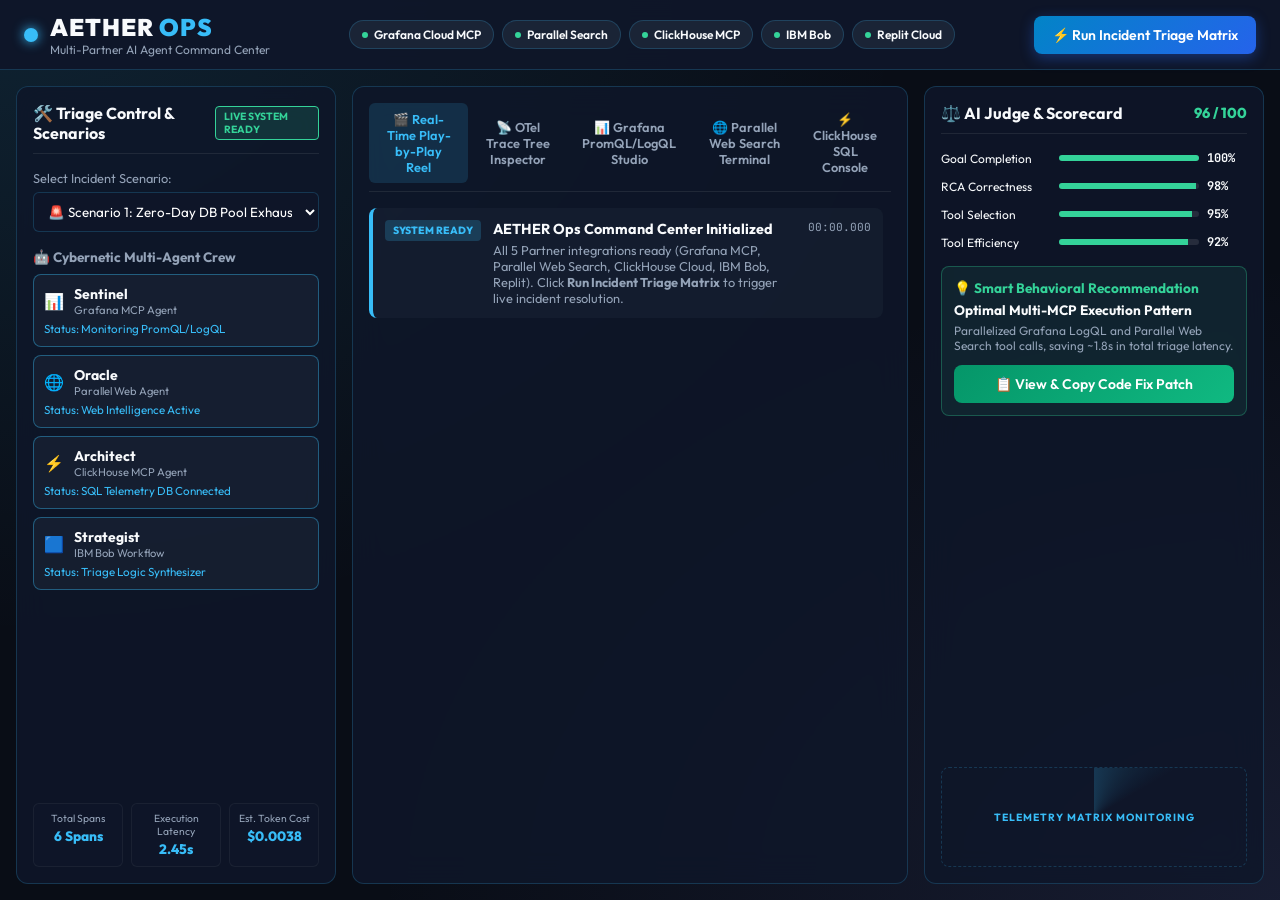
==== index.html @ 9c967960 "Initial commit: DIRECTOR'S CUT spec, architecture, design docs, implementation plan, and README" ====
<!DOCTYPE html>
<html lang="en">
<head>
  <meta charset="UTF-8">
  <meta name="viewport" content="width=device-width, initial-scale=1.0">
  <title>AETHER Ops — Autonomous Cybernetic Agent War Room</title>
  <link rel="preconnect" href="https://fonts.googleapis.com">
  <link rel="preconnect" href="https://fonts.gstatic.com" crossorigin>
  <link href="https://fonts.googleapis.com/css2?family=Outfit:wght@300;400;600;700;900&family=JetBrains+Mono:wght@400;600;800&display=swap" rel="stylesheet">
  <link rel="stylesheet" href="styles.css">
</head>
<body>

  <!-- TOP NAVIGATION HEADER -->
  <header class="app-header">
    <div class="logo-group">
      <div class="cyber-pulse"></div>
      <div class="logo-text">
        <span class="brand-title">AETHER <span class="highlight">OPS</span></span>
        <span class="brand-sub">Multi-Partner AI Agent Command Center</span>
      </div>
    </div>

    <!-- PARTNER BADGES -->
    <div class="partner-badges">
      <div class="badge grafana-badge" id="badge-grafana" title="Grafana Cloud MCP (PromQL, LogQL, Tempo, IRM)">
        <span class="badge-dot"></span> Grafana Cloud MCP
      </div>
      <div class="badge parallel-badge" id="badge-parallel" title="Parallel Web Search API">
        <span class="badge-dot"></span> Parallel Search
      </div>
      <div class="badge clickhouse-badge" id="badge-clickhouse" title="ClickHouse Cloud MCP">
        <span class="badge-dot"></span> ClickHouse MCP
      </div>
      <div class="badge ibm-badge" id="badge-ibm" title="IBM Bob Agent Workflow">
        <span class="badge-dot"></span> IBM Bob
      </div>
      <div class="badge replit-badge" id="badge-replit" title="Replit Cloud Host">
        <span class="badge-dot"></span> Replit Cloud
      </div>
    </div>

    <div class="header-actions">
      <button class="btn btn-primary" id="btn-run-scenario">
        <span class="btn-icon">⚡</span> Run Incident Triage Matrix
      </button>
    </div>
  </header>

  <!-- MAIN DASHBOARD CONTENT GRID -->
  <main class="dashboard-grid">

    <!-- LEFT COLUMN: CONTROL & SCENARIOS -->
    <section class="panel control-panel">
      <div class="panel-header">
        <h2>🛠️ Triage Control & Scenarios</h2>
        <span class="live-indicator">LIVE SYSTEM READY</span>
      </div>

      <div class="scenario-selector">
        <label for="scenario-select">Select Incident Scenario:</label>
        <select id="scenario-select">
          <option value="zero_day">🚨 Scenario 1: Zero-Day DB Pool Exhaustion (CVE-2026-1142)</option>
          <option value="latency_blackout">⚡ Scenario 2: Global API Latency Spike & Tempo Trace Triage</option>
          <option value="self_healing">🧠 Scenario 3: Self-Healing Multi-Agent Benchmarking Matrix</option>
        </select>
      </div>

      <!-- AGENT CREW STATUS CARDS -->
      <div class="crew-section">
        <h3>🤖 Cybernetic Multi-Agent Crew</h3>
        <div class="crew-grid">
          <div class="crew-card active" id="crew-sentinel">
            <div class="crew-header">
              <span class="crew-avatar">📊</span>
              <div>
                <div class="crew-name">Sentinel</div>
                <div class="crew-role">Grafana MCP Agent</div>
              </div>
            </div>
            <div class="crew-status">Status: <span class="status-text">Monitoring PromQL/LogQL</span></div>
          </div>

          <div class="crew-card active" id="crew-oracle">
            <div class="crew-header">
              <span class="crew-avatar">🌐</span>
              <div>
                <div class="crew-name">Oracle</div>
                <div class="crew-role">Parallel Web Agent</div>
              </div>
            </div>
            <div class="crew-status">Status: <span class="status-text">Web Intelligence Active</span></div>
          </div>

          <div class="crew-card active" id="crew-architect">
            <div class="crew-header">
              <span class="crew-avatar">⚡</span>
              <div>
                <div class="crew-name">Architect</div>
                <div class="crew-role">ClickHouse MCP Agent</div>
              </div>
            </div>
            <div class="crew-status">Status: <span class="status-text">SQL Telemetry DB Connected</span></div>
          </div>

          <div class="crew-card active" id="crew-strategist">
            <div class="crew-header">
              <span class="crew-avatar">🟦</span>
              <div>
                <div class="crew-name">Strategist</div>
                <div class="crew-role">IBM Bob Workflow</div>
              </div>
            </div>
            <div class="crew-status">Status: <span class="status-text">Triage Logic Synthesizer</span></div>
          </div>
        </div>
      </div>

      <!-- METRICS SUMMARY COUNTERS -->
      <div class="metrics-counters">
        <div class="counter-box">
          <span class="counter-label">Total Spans</span>
          <span class="counter-value" id="val-spans">6 Spans</span>
        </div>
        <div class="counter-box">
          <span class="counter-label">Execution Latency</span>
          <span class="counter-value" id="val-latency">2.45s</span>
        </div>
        <div class="counter-box">
          <span class="counter-label">Est. Token Cost</span>
          <span class="counter-value" id="val-cost">$0.0038</span>
        </div>
      </div>
    </section>

    <!-- CENTER COLUMN: WORKFLOW REEL & OTEL TRACE INSPECTOR -->
    <section class="panel main-panel">
      <!-- TABS HEADER -->
      <div class="tab-header">
        <button class="tab-btn active" data-tab="tab-reel">🎬 Real-Time Play-by-Play Reel</button>
        <button class="tab-btn" data-tab="tab-otel">📡 OTel Trace Tree Inspector</button>
        <button class="tab-btn" data-tab="tab-grafana">📊 Grafana PromQL/LogQL Studio</button>
        <button class="tab-btn" data-tab="tab-parallel">🌐 Parallel Web Search Terminal</button>
        <button class="tab-btn" data-tab="tab-clickhouse">⚡ ClickHouse SQL Console</button>
      </div>

      <!-- TAB 1: WORKFLOW PLAY-BY-PLAY REEL -->
      <div class="tab-content active" id="tab-reel">
        <div class="reel-feed" id="reel-feed">
          <div class="feed-step">
            <div class="step-badge step-init">SYSTEM READY</div>
            <div class="step-body">
              <div class="step-title">AETHER Ops Command Center Initialized</div>
              <div class="step-desc">All 5 Partner integrations ready (Grafana MCP, Parallel Web Search, ClickHouse Cloud, IBM Bob, Replit). Click <strong>Run Incident Triage Matrix</strong> to trigger live incident resolution.</div>
            </div>
            <div class="step-time">00:00.000</div>
          </div>
        </div>
      </div>

      <!-- TAB 2: OPENTELEMETRY TRACE TREE INSPECTOR -->
      <div class="tab-content" id="tab-otel">
        <div class="otel-container">
          <div class="otel-header">
            <h3>OpenTelemetry (OTel) Native Trace Tree</h3>
            <span class="otel-subtitle">Framework-agnostic span visualizer</span>
          </div>
          <div class="otel-tree" id="otel-tree">
            <!-- Rendered dynamically by app.js -->
          </div>
        </div>
      </div>

      <!-- TAB 3: GRAFANA STUDIO -->
      <div class="tab-content" id="tab-grafana">
        <div class="studio-box">
          <h3>📊 Grafana Cloud MCP Studio (PromQL & LogQL)</h3>
          <div class="query-row">
            <input type="text" id="input-grafana-promql" value='rate(http_requests_total{status="500"}[5m])' placeholder="Enter PromQL Query">
            <button class="btn btn-secondary" id="btn-run-promql">Execute PromQL</button>
          </div>
          <div class="query-row">
            <input type="text" id="input-grafana-logql" value='{app="payment-gateway"} |= "ConnectionRefusedError"' placeholder="Enter Loki LogQL Query">
            <button class="btn btn-secondary" id="btn-run-logql">Execute LogQL</button>
          </div>
          <div class="query-output" id="output-grafana">
            <pre>Click "Execute PromQL" or "Execute LogQL" to query Grafana Cloud MCP...</pre>
          </div>
        </div>
      </div>

      <!-- TAB 4: PARALLEL WEB SEARCH TERMINAL -->
      <div class="tab-content" id="tab-parallel">
        <div class="studio-box">
          <h3>🌐 Parallel Real-Time Web Search & Extraction Terminal</h3>
          <div class="query-row">
            <input type="text" id="input-parallel-query" value='ConnectionPoolExhausted CVE-2026-1142 fix patch' placeholder="Enter Search Query">
            <button class="btn btn-secondary" id="btn-run-parallel">Search Open Web</button>
          </div>
          <div class="query-output" id="output-parallel">
            <pre>Click "Search Open Web" to execute live Parallel Web Search API query...</pre>
          </div>
        </div>
      </div>

      <!-- TAB 5: CLICKHOUSE SQL CONSOLE -->
      <div class="tab-content" id="tab-clickhouse">
        <div class="studio-box">
          <h3>⚡ ClickHouse Cloud MCP SQL Analytics Console</h3>
          <div class="query-row">
            <input type="text" id="input-clickhouse-sql" value='SELECT run_id, agent_name, status, token_cost_usd, latency_ms FROM agent_telemetry_logs ORDER BY run_id DESC LIMIT 5' placeholder="Enter SQL Query">
            <button class="btn btn-secondary" id="btn-run-clickhouse">Run SQL Analytics</button>
          </div>
          <div class="query-output" id="output-clickhouse">
            <pre>Click "Run SQL Analytics" to query ClickHouse analytical database...</pre>
          </div>
        </div>
      </div>
    </section>

    <!-- RIGHT COLUMN: AI JUDGE SCORECARD & CODE PATCH -->
    <section class="panel right-panel">
      <div class="panel-header">
        <h2>⚖️ AI Judge & Scorecard</h2>
        <span class="score-badge" id="score-total">96 / 100</span>
      </div>

      <!-- SCORECARD METRICS -->
      <div class="scorecard-body">
        <div class="score-item">
          <span>Goal Completion</span>
          <div class="progress-bar"><div class="progress-fill" style="width: 100%;"></div></div>
          <span class="score-val" id="score-goal">100%</span>
        </div>
        <div class="score-item">
          <span>RCA Correctness</span>
          <div class="progress-bar"><div class="progress-fill" style="width: 98%;"></div></div>
          <span class="score-val" id="score-correctness">98%</span>
        </div>
        <div class="score-item">
          <span>Tool Selection</span>
          <div class="progress-bar"><div class="progress-fill" style="width: 95%;"></div></div>
          <span class="score-val" id="score-tool-select">95%</span>
        </div>
        <div class="score-item">
          <span>Tool Efficiency</span>
          <div class="progress-bar"><div class="progress-fill" style="width: 92%;"></div></div>
          <span class="score-val" id="score-efficiency">92%</span>
        </div>
      </div>

      <!-- RECOMMENDATION & PATCH ENGINE -->
      <div class="recommendation-card">
        <h3>💡 Smart Behavioral Recommendation</h3>
        <div class="rec-title" id="rec-title">Optimal Multi-MCP Execution Pattern</div>
        <p class="rec-desc" id="rec-desc">Parallelized Grafana LogQL and Parallel Web Search tool calls, saving ~1.8s in total triage latency.</p>
        <button class="btn btn-patch" id="btn-open-patch">📋 View & Copy Code Fix Patch</button>
      </div>

      <!-- LIVE RADAR DECORATION -->
      <div class="radar-box">
        <div class="radar-sweep"></div>
        <div class="radar-text">TELEMETRY MATRIX MONITORING</div>
      </div>
    </section>

  </main>

  <!-- CODE PATCH MODAL -->
  <div class="modal-overlay" id="modal-patch">
    <div class="modal-box">
      <div class="modal-header">
        <h3>🛠️ Actionable Python ADK Code Fix Patch</h3>
        <button class="close-btn" id="btn-close-patch">&times;</button>
      </div>
      <div class="modal-body">
        <pre><code id="code-patch-text"># Loading code patch...</code></pre>
      </div>
      <div class="modal-footer">
        <button class="btn btn-primary" id="btn-copy-patch">📋 Copy Patch Code</button>
      </div>
    </div>
  </div>

  <script src="app.js"></script>
</body>
</html>
---- styles.css ----
:root {
  --bg-dark: #090d16;
  --panel-bg: rgba(15, 23, 42, 0.85);
  --border-color: rgba(56, 189, 248, 0.2);
  --text-main: #f8fafc;
  --text-muted: #94a3b8;
  
  --cyan-glow: #38bdf8;
  --emerald-glow: #34d399;
  --indigo-glow: #818cf8;
  --amber-glow: #fbbf24;
  --rose-glow: #f43f5e;
  
  --font-main: 'Outfit', sans-serif;
  --font-code: 'JetBrains Mono', monospace;
}

* {
  box-sizing: border-box;
  margin: 0;
  padding: 0;
}

body {
  background-color: var(--bg-dark);
  background-image: 
    radial-gradient(at 0% 0%, rgba(56, 189, 248, 0.12) 0px, transparent 50%),
    radial-gradient(at 100% 100%, rgba(129, 140, 248, 0.12) 0px, transparent 50%);
  color: var(--text-main);
  font-family: var(--font-main);
  min-height: 100vh;
  display: flex;
  flex-direction: column;
  overflow-x: hidden;
}

/* HEADER STYLING */
.app-header {
  height: 70px;
  padding: 0 24px;
  background: rgba(15, 23, 42, 0.95);
  border-bottom: 1px solid var(--border-color);
  backdrop-filter: blur(12px);
  display: flex;
  align-items: center;
  justify-content: space-between;
  position: sticky;
  top: 0;
  z-index: 100;
}

.logo-group {
  display: flex;
  align-items: center;
  gap: 12px;
}

.cyber-pulse {
  width: 14px;
  height: 14px;
  border-radius: 50%;
  background: var(--cyan-glow);
  box-shadow: 0 0 12px var(--cyan-glow);
  animation: pulse 2s infinite;
}

@keyframes pulse {
  0% { transform: scale(0.95); box-shadow: 0 0 0 0 rgba(56, 189, 248, 0.7); }
  70% { transform: scale(1.1); box-shadow: 0 0 0 10px rgba(56, 189, 248, 0); }
  100% { transform: scale(0.95); box-shadow: 0 0 0 0 rgba(56, 189, 248, 0); }
}

.brand-title {
  font-size: 1.5rem;
  font-weight: 900;
  letter-spacing: 1px;
}

.brand-title .highlight {
  color: var(--cyan-glow);
}

.brand-sub {
  display: block;
  font-size: 0.75rem;
  color: var(--text-muted);
}

.partner-badges {
  display: flex;
  gap: 8px;
}

.badge {
  display: flex;
  align-items: center;
  gap: 6px;
  padding: 6px 12px;
  border-radius: 20px;
  font-size: 0.75rem;
  font-weight: 600;
  background: rgba(30, 41, 59, 0.8);
  border: 1px solid var(--border-color);
}

.badge-dot {
  width: 6px;
  height: 6px;
  border-radius: 50%;
  background: var(--emerald-glow);
}

/* BUTTONS */
.btn {
  padding: 10px 18px;
  border-radius: 8px;
  font-family: var(--font-main);
  font-size: 0.875rem;
  font-weight: 600;
  cursor: pointer;
  border: none;
  transition: all 0.2s ease;
}

.btn-primary {
  background: linear-gradient(135deg, #0284c7, #2563eb);
  color: #fff;
  box-shadow: 0 4px 14px rgba(37, 99, 235, 0.4);
}

.btn-primary:hover {
  transform: translateY(-2px);
  box-shadow: 0 6px 20px rgba(37, 99, 235, 0.6);
}

.btn-secondary {
  background: rgba(30, 41, 59, 0.9);
  color: var(--cyan-glow);
  border: 1px solid var(--border-color);
}

.btn-secondary:hover {
  background: rgba(56, 189, 248, 0.15);
}

.btn-patch {
  width: 100%;
  background: linear-gradient(135deg, #059669, #10b981);
  color: #fff;
  margin-top: 12px;
}

/* MAIN GRID LAYOUT */
.dashboard-grid {
  display: grid;
  grid-template-columns: 320px 1fr 340px;
  gap: 16px;
  padding: 16px;
  flex: 1;
}

.panel {
  background: var(--panel-bg);
  border: 1px solid var(--border-color);
  border-radius: 12px;
  padding: 16px;
  backdrop-filter: blur(16px);
  display: flex;
  flex-direction: column;
  gap: 16px;
}

.panel-header {
  display: flex;
  justify-content: space-between;
  align-items: center;
  border-bottom: 1px solid rgba(255, 255, 255, 0.08);
  padding-bottom: 10px;
}

.panel-header h2 {
  font-size: 1rem;
  font-weight: 700;
}

.live-indicator {
  font-size: 0.65rem;
  padding: 3px 8px;
  border-radius: 4px;
  background: rgba(52, 211, 153, 0.15);
  color: var(--emerald-glow);
  border: 1px solid var(--emerald-glow);
  font-weight: 700;
}

/* CONTROL PANEL */
.scenario-selector {
  display: flex;
  flex-direction: column;
  gap: 6px;
}

.scenario-selector label {
  font-size: 0.8rem;
  color: var(--text-muted);
}

.scenario-selector select {
  padding: 10px;
  border-radius: 6px;
  background: rgba(15, 23, 42, 0.9);
  color: #fff;
  border: 1px solid var(--border-color);
  font-family: var(--font-main);
  outline: none;
}

.crew-section h3 {
  font-size: 0.85rem;
  color: var(--text-muted);
  margin-bottom: 8px;
}

.crew-grid {
  display: flex;
  flex-direction: column;
  gap: 8px;
}

.crew-card {
  padding: 10px;
  border-radius: 8px;
  background: rgba(30, 41, 59, 0.5);
  border: 1px solid rgba(255, 255, 255, 0.05);
}

.crew-card.active {
  border-color: rgba(56, 189, 248, 0.4);
}

.crew-header {
  display: flex;
  align-items: center;
  gap: 10px;
}

.crew-name {
  font-size: 0.875rem;
  font-weight: 700;
}

.crew-role {
  font-size: 0.7rem;
  color: var(--text-muted);
}

.crew-status {
  font-size: 0.725rem;
  margin-top: 4px;
  color: var(--cyan-glow);
}

.metrics-counters {
  display: grid;
  grid-template-columns: repeat(3, 1fr);
  gap: 8px;
  margin-top: auto;
}

.counter-box {
  background: rgba(15, 23, 42, 0.8);
  padding: 8px;
  border-radius: 6px;
  border: 1px solid rgba(255, 255, 255, 0.05);
  text-align: center;
}

.counter-label {
  display: block;
  font-size: 0.65rem;
  color: var(--text-muted);
}

.counter-value {
  font-size: 0.85rem;
  font-weight: 800;
  color: var(--cyan-glow);
}

/* MAIN CONTENT TABS */
.tab-header {
  display: flex;
  gap: 4px;
  border-bottom: 1px solid rgba(255, 255, 255, 0.08);
  padding-bottom: 8px;
}

.tab-btn {
  padding: 8px 14px;
  border-radius: 6px;
  background: transparent;
  color: var(--text-muted);
  border: none;
  font-family: var(--font-main);
  font-size: 0.8rem;
  font-weight: 600;
  cursor: pointer;
}

.tab-btn.active {
  background: rgba(56, 189, 248, 0.15);
  color: var(--cyan-glow);
}

.tab-content {
  display: none;
  flex: 1;
  overflow-y: auto;
}

.tab-content.active {
  display: flex;
  flex-direction: column;
}

/* REEL FEED */
.reel-feed {
  display: flex;
  flex-direction: column;
  gap: 12px;
  padding-right: 8px;
}

.feed-step {
  display: flex;
  gap: 12px;
  padding: 12px;
  background: rgba(30, 41, 59, 0.4);
  border-radius: 8px;
  border-left: 4px solid var(--cyan-glow);
}

.step-badge {
  font-size: 0.65rem;
  font-weight: 800;
  padding: 4px 8px;
  border-radius: 4px;
  height: fit-content;

  background: rgba(56, 189, 248, 0.2);
  color: var(--cyan-glow);
}

.step-body {
  flex: 1;
}

.step-title {
  font-size: 0.9rem;
  font-weight: 700;
}

.step-desc {
  font-size: 0.8rem;
  color: var(--text-muted);
  margin-top: 4px;
}

.step-time {
  font-size: 0.7rem;
  font-family: var(--font-code);
  color: var(--text-muted);
}

/* OTEL TREE */
.otel-tree {
  display: flex;
  flex-direction: column;
  gap: 8px;
  font-family: var(--font-code);
  font-size: 0.8rem;
}

.tree-node {
  padding: 10px;
  border-radius: 6px;
  background: rgba(15, 23, 42, 0.7);
  border: 1px solid rgba(255, 255, 255, 0.05);
}

.tree-node.depth-1 { margin-left: 20px; border-left: 3px solid var(--indigo-glow); }
.tree-node.depth-2 { margin-left: 40px; border-left: 3px solid var(--cyan-glow); }

/* STUDIO BOXES */
.studio-box {
  display: flex;
  flex-direction: column;
  gap: 12px;
  flex: 1;
}

.query-row {
  display: flex;
  gap: 8px;
}

.query-row input {
  flex: 1;
  padding: 10px;
  border-radius: 6px;
  background: rgba(15, 23, 42, 0.9);
  color: #fff;
  border: 1px solid var(--border-color);
  font-family: var(--font-code);
}

.query-output pre {
  background: #020617;
  padding: 14px;
  border-radius: 6px;
  color: var(--emerald-glow);
  font-family: var(--font-code);
  font-size: 0.8rem;
  overflow-x: auto;
  min-height: 200px;
}

/* RIGHT PANEL & AI JUDGE */
.score-badge {
  font-size: 0.9rem;
  font-weight: 800;
  color: var(--emerald-glow);
}

.scorecard-body {
  display: flex;
  flex-direction: column;
  gap: 12px;
}

.score-item {
  display: grid;
  grid-template-columns: 110px 1fr 40px;
  align-items: center;
  gap: 8px;
  font-size: 0.75rem;
}

.progress-bar {
  height: 6px;
  border-radius: 3px;
  background: rgba(255, 255, 255, 0.1);
  overflow: hidden;
}

.progress-fill {
  height: 100%;
  background: var(--emerald-glow);
}

.score-val {
  font-family: var(--font-code);
  font-weight: 700;
}

.recommendation-card {
  background: rgba(52, 211, 153, 0.08);
  border: 1px solid rgba(52, 211, 153, 0.3);
  padding: 12px;
  border-radius: 8px;
}

.recommendation-card h3 {
  font-size: 0.85rem;
  color: var(--emerald-glow);
}

.rec-title {
  font-size: 0.85rem;
  font-weight: 700;
  margin-top: 4px;
}

.rec-desc {
  font-size: 0.75rem;
  color: var(--text-muted);
  margin-top: 4px;
}

.radar-box {
  margin-top: auto;
  height: 100px;
  border-radius: 8px;
  border: 1px dashed var(--border-color);
  position: relative;
  overflow: hidden;
  display: flex;
  align-items: center;
  justify-content: center;
}

.radar-sweep {
  position: absolute;
  width: 100%;
  height: 100%;
  background: conic-gradient(from 0deg, rgba(56, 189, 248, 0.2), transparent 60deg);
  animation: spin 4s linear infinite;
}

@keyframes spin {
  100% { transform: rotate(360deg); }
}

.radar-text {
  font-size: 0.65rem;
  font-weight: 700;
  letter-spacing: 1px;
  color: var(--cyan-glow);
  z-index: 1;
}

/* MODAL */
.modal-overlay {
  display: none;
  position: fixed;
  top: 0;
  left: 0;
  width: 100vw;
  height: 100vh;
  background: rgba(0, 0, 0, 0.8);
  backdrop-filter: blur(8px);
  z-index: 200;
  align-items: center;
  justify-content: center;
}

.modal-overlay.active {
  display: flex;
}

.modal-box {
  background: #0f172a;
  border: 1px solid var(--border-color);
  width: 600px;
  max-width: 90%;
  border-radius: 12px;
  padding: 20px;
}

.modal-header {
  display: flex;
  justify-content: space-between;
  align-items: center;
}

.close-btn {
  background: transparent;
  border: none;
  color: #fff;
  font-size: 1.5rem;
  cursor: pointer;
}

.modal-body pre {
  margin-top: 14px;
  background: #020617;
  padding: 14px;
  border-radius: 6px;
  color: var(--emerald-glow);
  font-family: var(--font-code);
  font-size: 0.8rem;
  max-height: 300px;
  overflow-y: auto;
}
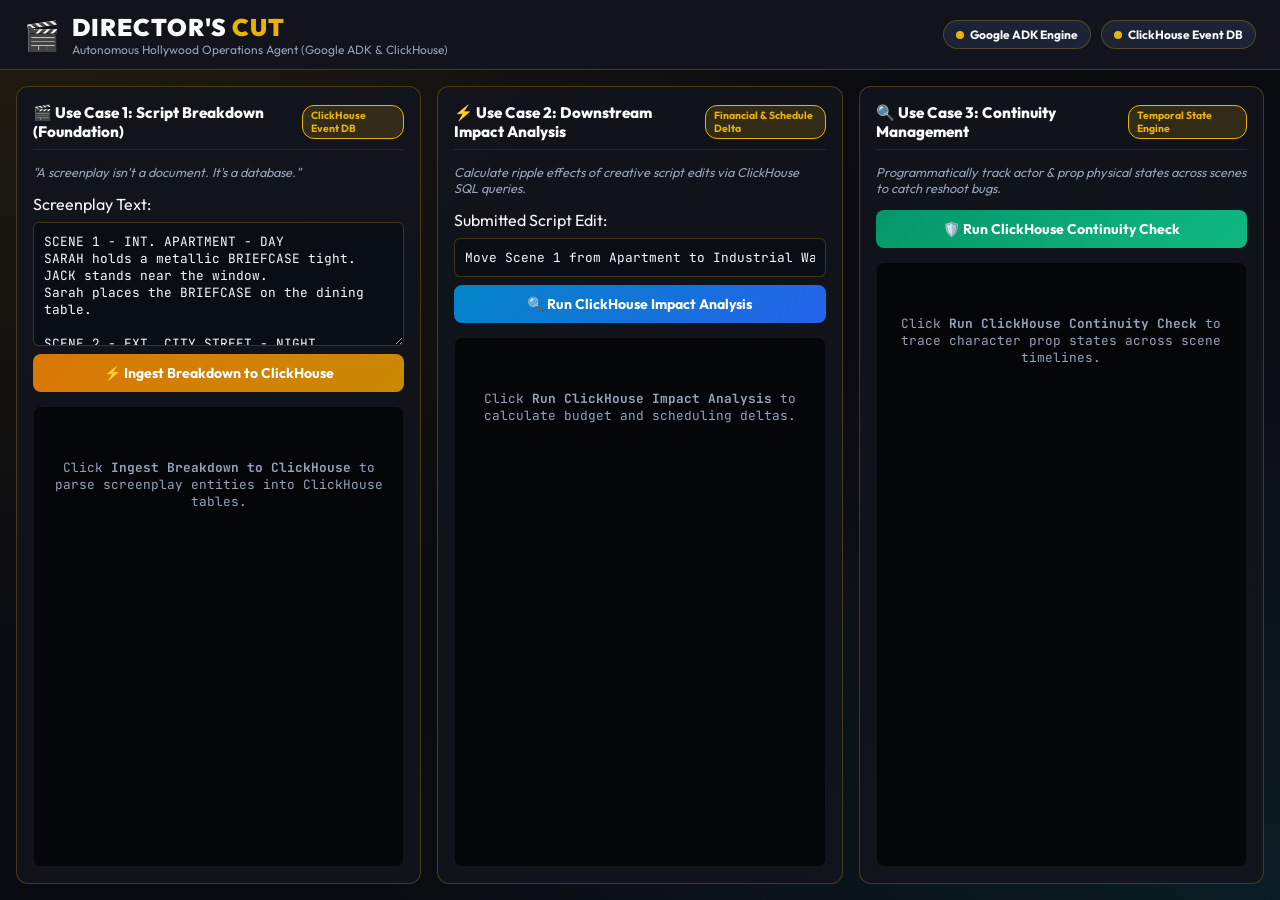
==== commit 92dcb968: "Refactored codebase to clean DIRECTOR'S CUT spec: 3 core use cases with ClickHouse & Google ADK" ====
--- a/index.html
+++ b/index.html
@@ -3,7 +3,7 @@
 <head>
   <meta charset="UTF-8">
   <meta name="viewport" content="width=device-width, initial-scale=1.0">
-  <title>AETHER Ops — Autonomous Cybernetic Agent War Room</title>
+  <title>DIRECTOR'S CUT — Autonomous Hollywood Operations Agent</title>
   <link rel="preconnect" href="https://fonts.googleapis.com">
   <link rel="preconnect" href="https://fonts.gstatic.com" crossorigin>
   <link href="https://fonts.googleapis.com/css2?family=Outfit:wght@300;400;600;700;900&family=JetBrains+Mono:wght@400;600;800&display=swap" rel="stylesheet">
@@ -11,277 +11,95 @@
 </head>
 <body>
 
-  <!-- TOP NAVIGATION HEADER -->
+  <!-- TOP HEADER -->
   <header class="app-header">
     <div class="logo-group">
-      <div class="cyber-pulse"></div>
+      <div class="clapper-icon">🎬</div>
       <div class="logo-text">
-        <span class="brand-title">AETHER <span class="highlight">OPS</span></span>
-        <span class="brand-sub">Multi-Partner AI Agent Command Center</span>
+        <span class="brand-title">DIRECTOR'S <span class="highlight">CUT</span></span>
+        <span class="brand-sub">Autonomous Hollywood Operations Agent (Google ADK & ClickHouse)</span>
       </div>
     </div>
 
-    <!-- PARTNER BADGES -->
-    <div class="partner-badges">
-      <div class="badge grafana-badge" id="badge-grafana" title="Grafana Cloud MCP (PromQL, LogQL, Tempo, IRM)">
-        <span class="badge-dot"></span> Grafana Cloud MCP
+    <div class="header-badges">
+      <div class="badge adk-badge">
+        <span class="badge-dot"></span> Google ADK Engine
       </div>
-      <div class="badge parallel-badge" id="badge-parallel" title="Parallel Web Search API">
-        <span class="badge-dot"></span> Parallel Search
+      <div class="badge clickhouse-badge">
+        <span class="badge-dot"></span> ClickHouse Event DB
       </div>
-      <div class="badge clickhouse-badge" id="badge-clickhouse" title="ClickHouse Cloud MCP">
-        <span class="badge-dot"></span> ClickHouse MCP
-      </div>
-      <div class="badge ibm-badge" id="badge-ibm" title="IBM Bob Agent Workflow">
-        <span class="badge-dot"></span> IBM Bob
-      </div>
-      <div class="badge replit-badge" id="badge-replit" title="Replit Cloud Host">
-        <span class="badge-dot"></span> Replit Cloud
-      </div>
-    </div>
-
-    <div class="header-actions">
-      <button class="btn btn-primary" id="btn-run-scenario">
-        <span class="btn-icon">⚡</span> Run Incident Triage Matrix
-      </button>
     </div>
   </header>
 
-  <!-- MAIN DASHBOARD CONTENT GRID -->
+  <!-- MAIN USE CASE PIPELINE GRID -->
   <main class="dashboard-grid">
 
-    <!-- LEFT COLUMN: CONTROL & SCENARIOS -->
-    <section class="panel control-panel">
+    <!-- LEFT COLUMN: USE CASE 1 - SCRIPT BREAKDOWN -->
+    <section class="panel breakdown-panel">
       <div class="panel-header">
-        <h2>🛠️ Triage Control & Scenarios</h2>
-        <span class="live-indicator">LIVE SYSTEM READY</span>
+        <h2>🎬 Use Case 1: Script Breakdown (Foundation)</h2>
+        <span class="pill-tag">ClickHouse Event DB</span>
+      </div>
+      <p class="panel-tagline">"A screenplay isn't a document. It's a database."</p>
+
+      <div class="script-input-box">
+        <label for="script-text">Screenplay Text:</label>
+        <textarea id="script-text" rows="6" placeholder="Paste script or use sample screenplay...">SCENE 1 - INT. APARTMENT - DAY
+SARAH holds a metallic BRIEFCASE tight.
+JACK stands near the window.
+Sarah places the BRIEFCASE on the dining table.
+
+SCENE 2 - EXT. CITY STREET - NIGHT
+Sarah walks briskly under an umbrella past a BLACK SEDAN.
+
+SCENE 3 - INT. WAREHOUSE - NIGHT
+SARAH enters holding the metallic BRIEFCASE. MARCUS waits in shadows. Sarah sets BRIEFCASE on steel container.</textarea>
+        <button class="btn btn-primary" id="btn-run-breakdown">⚡ Ingest Breakdown to ClickHouse</button>
       </div>
 
-      <div class="scenario-selector">
-        <label for="scenario-select">Select Incident Scenario:</label>
-        <select id="scenario-select">
-          <option value="zero_day">🚨 Scenario 1: Zero-Day DB Pool Exhaustion (CVE-2026-1142)</option>
-          <option value="latency_blackout">⚡ Scenario 2: Global API Latency Spike & Tempo Trace Triage</option>
-          <option value="self_healing">🧠 Scenario 3: Self-Healing Multi-Agent Benchmarking Matrix</option>
-        </select>
-      </div>
-
-      <!-- AGENT CREW STATUS CARDS -->
-      <div class="crew-section">
-        <h3>🤖 Cybernetic Multi-Agent Crew</h3>
-        <div class="crew-grid">
-          <div class="crew-card active" id="crew-sentinel">
-            <div class="crew-header">
-              <span class="crew-avatar">📊</span>
-              <div>
-                <div class="crew-name">Sentinel</div>
-                <div class="crew-role">Grafana MCP Agent</div>
-              </div>
-            </div>
-            <div class="crew-status">Status: <span class="status-text">Monitoring PromQL/LogQL</span></div>
-          </div>
-
-          <div class="crew-card active" id="crew-oracle">
-            <div class="crew-header">
-              <span class="crew-avatar">🌐</span>
-              <div>
-                <div class="crew-name">Oracle</div>
-                <div class="crew-role">Parallel Web Agent</div>
-              </div>
-            </div>
-            <div class="crew-status">Status: <span class="status-text">Web Intelligence Active</span></div>
-          </div>
-
-          <div class="crew-card active" id="crew-architect">
-            <div class="crew-header">
-              <span class="crew-avatar">⚡</span>
-              <div>
-                <div class="crew-name">Architect</div>
-                <div class="crew-role">ClickHouse MCP Agent</div>
-              </div>
-            </div>
-            <div class="crew-status">Status: <span class="status-text">SQL Telemetry DB Connected</span></div>
-          </div>
-
-          <div class="crew-card active" id="crew-strategist">
-            <div class="crew-header">
-              <span class="crew-avatar">🟦</span>
-              <div>
-                <div class="crew-name">Strategist</div>
-                <div class="crew-role">IBM Bob Workflow</div>
-              </div>
-            </div>
-            <div class="crew-status">Status: <span class="status-text">Triage Logic Synthesizer</span></div>
-          </div>
-        </div>
-      </div>
-
-      <!-- METRICS SUMMARY COUNTERS -->
-      <div class="metrics-counters">
-        <div class="counter-box">
-          <span class="counter-label">Total Spans</span>
-          <span class="counter-value" id="val-spans">6 Spans</span>
-        </div>
-        <div class="counter-box">
-          <span class="counter-label">Execution Latency</span>
-          <span class="counter-value" id="val-latency">2.45s</span>
-        </div>
-        <div class="counter-box">
-          <span class="counter-label">Est. Token Cost</span>
-          <span class="counter-value" id="val-cost">$0.0038</span>
-        </div>
+      <div class="breakdown-output" id="breakdown-output">
+        <div class="placeholder-msg">Click <strong>Ingest Breakdown to ClickHouse</strong> to parse screenplay entities into ClickHouse tables.</div>
       </div>
     </section>
 
-    <!-- CENTER COLUMN: WORKFLOW REEL & OTEL TRACE INSPECTOR -->
-    <section class="panel main-panel">
-      <!-- TABS HEADER -->
-      <div class="tab-header">
-        <button class="tab-btn active" data-tab="tab-reel">🎬 Real-Time Play-by-Play Reel</button>
-        <button class="tab-btn" data-tab="tab-otel">📡 OTel Trace Tree Inspector</button>
-        <button class="tab-btn" data-tab="tab-grafana">📊 Grafana PromQL/LogQL Studio</button>
-        <button class="tab-btn" data-tab="tab-parallel">🌐 Parallel Web Search Terminal</button>
-        <button class="tab-btn" data-tab="tab-clickhouse">⚡ ClickHouse SQL Console</button>
+    <!-- CENTER COLUMN: USE CASE 2 - DOWNSTREAM IMPACT ANALYSIS -->
+    <section class="panel impact-panel">
+      <div class="panel-header">
+        <h2>⚡ Use Case 2: Downstream Impact Analysis</h2>
+        <span class="pill-tag">Financial & Schedule Delta</span>
+      </div>
+      <p class="panel-tagline">Calculate ripple effects of creative script edits via ClickHouse SQL queries.</p>
+
+      <div class="impact-input-box">
+        <label for="input-script-change">Submitted Script Edit:</label>
+        <input type="text" id="input-script-change" value="Move Scene 1 from Apartment to Industrial Warehouse Docks at Night.">
+        <button class="btn btn-secondary" id="btn-analyze-impact">🔍 Run ClickHouse Impact Analysis</button>
       </div>
 
-      <!-- TAB 1: WORKFLOW PLAY-BY-PLAY REEL -->
-      <div class="tab-content active" id="tab-reel">
-        <div class="reel-feed" id="reel-feed">
-          <div class="feed-step">
-            <div class="step-badge step-init">SYSTEM READY</div>
-            <div class="step-body">
-              <div class="step-title">AETHER Ops Command Center Initialized</div>
-              <div class="step-desc">All 5 Partner integrations ready (Grafana MCP, Parallel Web Search, ClickHouse Cloud, IBM Bob, Replit). Click <strong>Run Incident Triage Matrix</strong> to trigger live incident resolution.</div>
-            </div>
-            <div class="step-time">00:00.000</div>
-          </div>
-        </div>
-      </div>
-
-      <!-- TAB 2: OPENTELEMETRY TRACE TREE INSPECTOR -->
-      <div class="tab-content" id="tab-otel">
-        <div class="otel-container">
-          <div class="otel-header">
-            <h3>OpenTelemetry (OTel) Native Trace Tree</h3>
-            <span class="otel-subtitle">Framework-agnostic span visualizer</span>
-          </div>
-          <div class="otel-tree" id="otel-tree">
-            <!-- Rendered dynamically by app.js -->
-          </div>
-        </div>
-      </div>
-
-      <!-- TAB 3: GRAFANA STUDIO -->
-      <div class="tab-content" id="tab-grafana">
-        <div class="studio-box">
-          <h3>📊 Grafana Cloud MCP Studio (PromQL & LogQL)</h3>
-          <div class="query-row">
-            <input type="text" id="input-grafana-promql" value='rate(http_requests_total{status="500"}[5m])' placeholder="Enter PromQL Query">
-            <button class="btn btn-secondary" id="btn-run-promql">Execute PromQL</button>
-          </div>
-          <div class="query-row">
-            <input type="text" id="input-grafana-logql" value='{app="payment-gateway"} |= "ConnectionRefusedError"' placeholder="Enter Loki LogQL Query">
-            <button class="btn btn-secondary" id="btn-run-logql">Execute LogQL</button>
-          </div>
-          <div class="query-output" id="output-grafana">
-            <pre>Click "Execute PromQL" or "Execute LogQL" to query Grafana Cloud MCP...</pre>
-          </div>
-        </div>
-      </div>
-
-      <!-- TAB 4: PARALLEL WEB SEARCH TERMINAL -->
-      <div class="tab-content" id="tab-parallel">
-        <div class="studio-box">
-          <h3>🌐 Parallel Real-Time Web Search & Extraction Terminal</h3>
-          <div class="query-row">
-            <input type="text" id="input-parallel-query" value='ConnectionPoolExhausted CVE-2026-1142 fix patch' placeholder="Enter Search Query">
-            <button class="btn btn-secondary" id="btn-run-parallel">Search Open Web</button>
-          </div>
-          <div class="query-output" id="output-parallel">
-            <pre>Click "Search Open Web" to execute live Parallel Web Search API query...</pre>
-          </div>
-        </div>
-      </div>
-
-      <!-- TAB 5: CLICKHOUSE SQL CONSOLE -->
-      <div class="tab-content" id="tab-clickhouse">
-        <div class="studio-box">
-          <h3>⚡ ClickHouse Cloud MCP SQL Analytics Console</h3>
-          <div class="query-row">
-            <input type="text" id="input-clickhouse-sql" value='SELECT run_id, agent_name, status, token_cost_usd, latency_ms FROM agent_telemetry_logs ORDER BY run_id DESC LIMIT 5' placeholder="Enter SQL Query">
-            <button class="btn btn-secondary" id="btn-run-clickhouse">Run SQL Analytics</button>
-          </div>
-          <div class="query-output" id="output-clickhouse">
-            <pre>Click "Run SQL Analytics" to query ClickHouse analytical database...</pre>
-          </div>
-        </div>
+      <div class="impact-results" id="impact-results">
+        <div class="placeholder-msg">Click <strong>Run ClickHouse Impact Analysis</strong> to calculate budget and scheduling deltas.</div>
       </div>
     </section>
 
-    <!-- RIGHT COLUMN: AI JUDGE SCORECARD & CODE PATCH -->
-    <section class="panel right-panel">
+    <!-- RIGHT COLUMN: USE CASE 3 - CONTINUITY MANAGEMENT -->
+    <section class="panel continuity-panel">
       <div class="panel-header">
-        <h2>⚖️ AI Judge & Scorecard</h2>
-        <span class="score-badge" id="score-total">96 / 100</span>
+        <h2>🔍 Use Case 3: Continuity Management</h2>
+        <span class="pill-tag">Temporal State Engine</span>
+      </div>
+      <p class="panel-tagline">Programmatically track actor & prop physical states across scenes to catch reshoot bugs.</p>
+
+      <div class="continuity-controls">
+        <button class="btn btn-warning" id="btn-run-continuity">🛡️ Run ClickHouse Continuity Check</button>
       </div>
 
-      <!-- SCORECARD METRICS -->
-      <div class="scorecard-body">
-        <div class="score-item">
-          <span>Goal Completion</span>
-          <div class="progress-bar"><div class="progress-fill" style="width: 100%;"></div></div>
-          <span class="score-val" id="score-goal">100%</span>
-        </div>
-        <div class="score-item">
-          <span>RCA Correctness</span>
-          <div class="progress-bar"><div class="progress-fill" style="width: 98%;"></div></div>
-          <span class="score-val" id="score-correctness">98%</span>
-        </div>
-        <div class="score-item">
-          <span>Tool Selection</span>
-          <div class="progress-bar"><div class="progress-fill" style="width: 95%;"></div></div>
-          <span class="score-val" id="score-tool-select">95%</span>
-        </div>
-        <div class="score-item">
-          <span>Tool Efficiency</span>
-          <div class="progress-bar"><div class="progress-fill" style="width: 92%;"></div></div>
-          <span class="score-val" id="score-efficiency">92%</span>
-        </div>
-      </div>
-
-      <!-- RECOMMENDATION & PATCH ENGINE -->
-      <div class="recommendation-card">
-        <h3>💡 Smart Behavioral Recommendation</h3>
-        <div class="rec-title" id="rec-title">Optimal Multi-MCP Execution Pattern</div>
-        <p class="rec-desc" id="rec-desc">Parallelized Grafana LogQL and Parallel Web Search tool calls, saving ~1.8s in total triage latency.</p>
-        <button class="btn btn-patch" id="btn-open-patch">📋 View & Copy Code Fix Patch</button>
-      </div>
-
-      <!-- LIVE RADAR DECORATION -->
-      <div class="radar-box">
-        <div class="radar-sweep"></div>
-        <div class="radar-text">TELEMETRY MATRIX MONITORING</div>
+      <div class="continuity-results" id="continuity-results">
+        <div class="placeholder-msg">Click <strong>Run ClickHouse Continuity Check</strong> to trace character prop states across scene timelines.</div>
       </div>
     </section>
 
   </main>
 
-  <!-- CODE PATCH MODAL -->
-  <div class="modal-overlay" id="modal-patch">
-    <div class="modal-box">
-      <div class="modal-header">
-        <h3>🛠️ Actionable Python ADK Code Fix Patch</h3>
-        <button class="close-btn" id="btn-close-patch">&times;</button>
-      </div>
-      <div class="modal-body">
-        <pre><code id="code-patch-text"># Loading code patch...</code></pre>
-      </div>
-      <div class="modal-footer">
-        <button class="btn btn-primary" id="btn-copy-patch">📋 Copy Patch Code</button>
-      </div>
-    </div>
-  </div>
-
   <script src="app.js"></script>
 </body>
 </html>
--- a/styles.css
+++ b/styles.css
@@ -1,14 +1,14 @@
 :root {
-  --bg-dark: #090d16;
-  --panel-bg: rgba(15, 23, 42, 0.85);
-  --border-color: rgba(56, 189, 248, 0.2);
+  --bg-dark: #0a0b10;
+  --panel-bg: rgba(18, 20, 29, 0.9);
+  --border-color: rgba(234, 179, 8, 0.25);
   --text-main: #f8fafc;
   --text-muted: #94a3b8;
   
-  --cyan-glow: #38bdf8;
-  --emerald-glow: #34d399;
-  --indigo-glow: #818cf8;
-  --amber-glow: #fbbf24;
+  --gold-glow: #eab308;
+  --amber-glow: #f59e0b;
+  --emerald-glow: #10b981;
+  --cyan-glow: #06b6d4;
   --rose-glow: #f43f5e;
   
   --font-main: 'Outfit', sans-serif;
@@ -24,23 +24,21 @@
 body {
   background-color: var(--bg-dark);
   background-image: 
-    radial-gradient(at 0% 0%, rgba(56, 189, 248, 0.12) 0px, transparent 50%),
-    radial-gradient(at 100% 100%, rgba(129, 140, 248, 0.12) 0px, transparent 50%);
+    radial-gradient(at 0% 0%, rgba(234, 179, 8, 0.1) 0px, transparent 50%),
+    radial-gradient(at 100% 100%, rgba(6, 182, 212, 0.1) 0px, transparent 50%);
   color: var(--text-main);
   font-family: var(--font-main);
   min-height: 100vh;
   display: flex;
   flex-direction: column;
-  overflow-x: hidden;
-}
-
-/* HEADER STYLING */
+}
+
+/* HEADER */
 .app-header {
   height: 70px;
   padding: 0 24px;
-  background: rgba(15, 23, 42, 0.95);
+  background: rgba(18, 20, 29, 0.95);
   border-bottom: 1px solid var(--border-color);
-  backdrop-filter: blur(12px);
   display: flex;
   align-items: center;
   justify-content: space-between;
@@ -55,19 +53,8 @@
   gap: 12px;
 }
 
-.cyber-pulse {
-  width: 14px;
-  height: 14px;
-  border-radius: 50%;
-  background: var(--cyan-glow);
-  box-shadow: 0 0 12px var(--cyan-glow);
-  animation: pulse 2s infinite;
-}
-
-@keyframes pulse {
-  0% { transform: scale(0.95); box-shadow: 0 0 0 0 rgba(56, 189, 248, 0.7); }
-  70% { transform: scale(1.1); box-shadow: 0 0 0 10px rgba(56, 189, 248, 0); }
-  100% { transform: scale(0.95); box-shadow: 0 0 0 0 rgba(56, 189, 248, 0); }
+.clapper-icon {
+  font-size: 1.8rem;
 }
 
 .brand-title {
@@ -77,7 +64,7 @@
 }
 
 .brand-title .highlight {
-  color: var(--cyan-glow);
+  color: var(--gold-glow);
 }
 
 .brand-sub {
@@ -86,9 +73,9 @@
   color: var(--text-muted);
 }
 
-.partner-badges {
-  display: flex;
-  gap: 8px;
+.header-badges {
+  display: flex;
+  gap: 10px;
 }
 
 .badge {
@@ -98,16 +85,16 @@
   padding: 6px 12px;
   border-radius: 20px;
   font-size: 0.75rem;
-  font-weight: 600;
+  font-weight: 700;
   background: rgba(30, 41, 59, 0.8);
   border: 1px solid var(--border-color);
 }
 
 .badge-dot {
-  width: 6px;
-  height: 6px;
+  width: 8px;
+  height: 8px;
   border-radius: 50%;
-  background: var(--emerald-glow);
+  background: var(--gold-glow);
 }
 
 /* BUTTONS */
@@ -116,44 +103,36 @@
   border-radius: 8px;
   font-family: var(--font-main);
   font-size: 0.875rem;
-  font-weight: 600;
+  font-weight: 700;
   cursor: pointer;
   border: none;
   transition: all 0.2s ease;
 }
 
 .btn-primary {
+  background: linear-gradient(135deg, #d97706, #ca8a04);
+  color: #fff;
+}
+
+.btn-secondary {
   background: linear-gradient(135deg, #0284c7, #2563eb);
   color: #fff;
-  box-shadow: 0 4px 14px rgba(37, 99, 235, 0.4);
-}
-
-.btn-primary:hover {
-  transform: translateY(-2px);
-  box-shadow: 0 6px 20px rgba(37, 99, 235, 0.6);
-}
-
-.btn-secondary {
-  background: rgba(30, 41, 59, 0.9);
-  color: var(--cyan-glow);
-  border: 1px solid var(--border-color);
-}
-
-.btn-secondary:hover {
-  background: rgba(56, 189, 248, 0.15);
-}
-
-.btn-patch {
-  width: 100%;
+}
+
+.btn-warning {
   background: linear-gradient(135deg, #059669, #10b981);
   color: #fff;
-  margin-top: 12px;
-}
-
-/* MAIN GRID LAYOUT */
+}
+
+.btn:hover {
+  transform: translateY(-2px);
+  filter: brightness(1.1);
+}
+
+/* MAIN GRID */
 .dashboard-grid {
   display: grid;
-  grid-template-columns: 320px 1fr 340px;
+  grid-template-columns: repeat(3, 1fr);
   gap: 16px;
   padding: 16px;
   flex: 1;
@@ -164,10 +143,9 @@
   border: 1px solid var(--border-color);
   border-radius: 12px;
   padding: 16px;
-  backdrop-filter: blur(16px);
-  display: flex;
-  flex-direction: column;
-  gap: 16px;
+  display: flex;
+  flex-direction: column;
+  gap: 14px;
 }
 
 .panel-header {
@@ -175,400 +153,75 @@
   justify-content: space-between;
   align-items: center;
   border-bottom: 1px solid rgba(255, 255, 255, 0.08);
-  padding-bottom: 10px;
+  padding-bottom: 8px;
 }
 
 .panel-header h2 {
-  font-size: 1rem;
+  font-size: 0.95rem;
+  font-weight: 800;
+}
+
+.pill-tag {
+  font-size: 0.65rem;
   font-weight: 700;
-}
-
-.live-indicator {
-  font-size: 0.65rem;
   padding: 3px 8px;
-  border-radius: 4px;
-  background: rgba(52, 211, 153, 0.15);
-  color: var(--emerald-glow);
-  border: 1px solid var(--emerald-glow);
-  font-weight: 700;
-}
-
-/* CONTROL PANEL */
-.scenario-selector {
-  display: flex;
-  flex-direction: column;
-  gap: 6px;
-}
-
-.scenario-selector label {
+  border-radius: 12px;
+  background: rgba(234, 179, 8, 0.15);
+  color: var(--gold-glow);
+  border: 1px solid var(--gold-glow);
+}
+
+.panel-tagline {
   font-size: 0.8rem;
   color: var(--text-muted);
-}
-
-.scenario-selector select {
+  font-style: italic;
+}
+
+/* INPUT & OUTPUT BOXES */
+.script-input-box, .impact-input-box, .continuity-controls {
+  display: flex;
+  flex-direction: column;
+  gap: 8px;
+}
+
+textarea, input[type="text"] {
   padding: 10px;
   border-radius: 6px;
-  background: rgba(15, 23, 42, 0.9);
-  color: #fff;
+  background: #090d16;
+  color: var(--text-main);
   border: 1px solid var(--border-color);
-  font-family: var(--font-main);
-  outline: none;
-}
-
-.crew-section h3 {
-  font-size: 0.85rem;
-  color: var(--text-muted);
-  margin-bottom: 8px;
-}
-
-.crew-grid {
-  display: flex;
-  flex-direction: column;
-  gap: 8px;
-}
-
-.crew-card {
-  padding: 10px;
-  border-radius: 8px;
-  background: rgba(30, 41, 59, 0.5);
-  border: 1px solid rgba(255, 255, 255, 0.05);
-}
-
-.crew-card.active {
-  border-color: rgba(56, 189, 248, 0.4);
-}
-
-.crew-header {
-  display: flex;
-  align-items: center;
-  gap: 10px;
-}
-
-.crew-name {
-  font-size: 0.875rem;
-  font-weight: 700;
-}
-
-.crew-role {
-  font-size: 0.7rem;
-  color: var(--text-muted);
-}
-
-.crew-status {
-  font-size: 0.725rem;
-  margin-top: 4px;
-  color: var(--cyan-glow);
-}
-
-.metrics-counters {
-  display: grid;
-  grid-template-columns: repeat(3, 1fr);
-  gap: 8px;
-  margin-top: auto;
-}
-
-.counter-box {
-  background: rgba(15, 23, 42, 0.8);
-  padding: 8px;
-  border-radius: 6px;
-  border: 1px solid rgba(255, 255, 255, 0.05);
-  text-align: center;
-}
-
-.counter-label {
-  display: block;
-  font-size: 0.65rem;
-  color: var(--text-muted);
-}
-
-.counter-value {
-  font-size: 0.85rem;
-  font-weight: 800;
-  color: var(--cyan-glow);
-}
-
-/* MAIN CONTENT TABS */
-.tab-header {
-  display: flex;
-  gap: 4px;
-  border-bottom: 1px solid rgba(255, 255, 255, 0.08);
-  padding-bottom: 8px;
-}
-
-.tab-btn {
-  padding: 8px 14px;
-  border-radius: 6px;
-  background: transparent;
-  color: var(--text-muted);
-  border: none;
-  font-family: var(--font-main);
-  font-size: 0.8rem;
-  font-weight: 600;
-  cursor: pointer;
-}
-
-.tab-btn.active {
-  background: rgba(56, 189, 248, 0.15);
-  color: var(--cyan-glow);
-}
-
-.tab-content {
-  display: none;
-  flex: 1;
-  overflow-y: auto;
-}
-
-.tab-content.active {
-  display: flex;
-  flex-direction: column;
-}
-
-/* REEL FEED */
-.reel-feed {
-  display: flex;
-  flex-direction: column;
-  gap: 12px;
-  padding-right: 8px;
-}
-
-.feed-step {
-  display: flex;
-  gap: 12px;
-  padding: 12px;
-  background: rgba(30, 41, 59, 0.4);
-  border-radius: 8px;
-  border-left: 4px solid var(--cyan-glow);
-}
-
-.step-badge {
-  font-size: 0.65rem;
-  font-weight: 800;
-  padding: 4px 8px;
-  border-radius: 4px;
-  height: fit-content;
-
-  background: rgba(56, 189, 248, 0.2);
-  color: var(--cyan-glow);
-}
-
-.step-body {
-  flex: 1;
-}
-
-.step-title {
-  font-size: 0.9rem;
-  font-weight: 700;
-}
-
-.step-desc {
-  font-size: 0.8rem;
-  color: var(--text-muted);
-  margin-top: 4px;
-}
-
-.step-time {
-  font-size: 0.7rem;
-  font-family: var(--font-code);
-  color: var(--text-muted);
-}
-
-/* OTEL TREE */
-.otel-tree {
-  display: flex;
-  flex-direction: column;
-  gap: 8px;
   font-family: var(--font-code);
   font-size: 0.8rem;
 }
 
-.tree-node {
-  padding: 10px;
-  border-radius: 6px;
-  background: rgba(15, 23, 42, 0.7);
-  border: 1px solid rgba(255, 255, 255, 0.05);
-}
-
-.tree-node.depth-1 { margin-left: 20px; border-left: 3px solid var(--indigo-glow); }
-.tree-node.depth-2 { margin-left: 40px; border-left: 3px solid var(--cyan-glow); }
-
-/* STUDIO BOXES */
-.studio-box {
-  display: flex;
-  flex-direction: column;
-  gap: 12px;
+.breakdown-output, .impact-results, .continuity-results {
+  background: #04060a;
+  border-radius: 8px;
+  padding: 12px;
   flex: 1;
-}
-
-.query-row {
-  display: flex;
-  gap: 8px;
-}
-
-.query-row input {
-  flex: 1;
-  padding: 10px;
-  border-radius: 6px;
-  background: rgba(15, 23, 42, 0.9);
-  color: #fff;
-  border: 1px solid var(--border-color);
-  font-family: var(--font-code);
-}
-
-.query-output pre {
-  background: #020617;
-  padding: 14px;
-  border-radius: 6px;
-  color: var(--emerald-glow);
   font-family: var(--font-code);
   font-size: 0.8rem;
-  overflow-x: auto;
-  min-height: 200px;
-}
-
-/* RIGHT PANEL & AI JUDGE */
-.score-badge {
-  font-size: 0.9rem;
-  font-weight: 800;
-  color: var(--emerald-glow);
-}
-
-.scorecard-body {
-  display: flex;
-  flex-direction: column;
-  gap: 12px;
-}
-
-.score-item {
-  display: grid;
-  grid-template-columns: 110px 1fr 40px;
-  align-items: center;
+  overflow-y: auto;
+  min-height: 220px;
+  border: 1px solid rgba(255, 255, 255, 0.05);
+}
+
+.placeholder-msg {
+  color: var(--text-muted);
+  text-align: center;
+  margin-top: 40px;
+}
+
+.result-card {
+  display: flex;
+  flex-direction: column;
   gap: 8px;
+}
+
+.sql-badge {
+  background: rgba(6, 182, 212, 0.15);
+  color: var(--cyan-glow);
+  padding: 6px 10px;
+  border-radius: 4px;
   font-size: 0.75rem;
 }
-
-.progress-bar {
-  height: 6px;
-  border-radius: 3px;
-  background: rgba(255, 255, 255, 0.1);
-  overflow: hidden;
-}
-
-.progress-fill {
-  height: 100%;
-  background: var(--emerald-glow);
-}
-
-.score-val {
-  font-family: var(--font-code);
-  font-weight: 700;
-}
-
-.recommendation-card {
-  background: rgba(52, 211, 153, 0.08);
-  border: 1px solid rgba(52, 211, 153, 0.3);
-  padding: 12px;
-  border-radius: 8px;
-}
-
-.recommendation-card h3 {
-  font-size: 0.85rem;
-  color: var(--emerald-glow);
-}
-
-.rec-title {
-  font-size: 0.85rem;
-  font-weight: 700;
-  margin-top: 4px;
-}
-
-.rec-desc {
-  font-size: 0.75rem;
-  color: var(--text-muted);
-  margin-top: 4px;
-}
-
-.radar-box {
-  margin-top: auto;
-  height: 100px;
-  border-radius: 8px;
-  border: 1px dashed var(--border-color);
-  position: relative;
-  overflow: hidden;
-  display: flex;
-  align-items: center;
-  justify-content: center;
-}
-
-.radar-sweep {
-  position: absolute;
-  width: 100%;
-  height: 100%;
-  background: conic-gradient(from 0deg, rgba(56, 189, 248, 0.2), transparent 60deg);
-  animation: spin 4s linear infinite;
-}
-
-@keyframes spin {
-  100% { transform: rotate(360deg); }
-}
-
-.radar-text {
-  font-size: 0.65rem;
-  font-weight: 700;
-  letter-spacing: 1px;
-  color: var(--cyan-glow);
-  z-index: 1;
-}
-
-/* MODAL */
-.modal-overlay {
-  display: none;
-  position: fixed;
-  top: 0;
-  left: 0;
-  width: 100vw;
-  height: 100vh;
-  background: rgba(0, 0, 0, 0.8);
-  backdrop-filter: blur(8px);
-  z-index: 200;
-  align-items: center;
-  justify-content: center;
-}
-
-.modal-overlay.active {
-  display: flex;
-}
-
-.modal-box {
-  background: #0f172a;
-  border: 1px solid var(--border-color);
-  width: 600px;
-  max-width: 90%;
-  border-radius: 12px;
-  padding: 20px;
-}
-
-.modal-header {
-  display: flex;
-  justify-content: space-between;
-  align-items: center;
-}
-
-.close-btn {
-  background: transparent;
-  border: none;
-  color: #fff;
-  font-size: 1.5rem;
-  cursor: pointer;
-}
-
-.modal-body pre {
-  margin-top: 14px;
-  background: #020617;
-  padding: 14px;
-  border-radius: 6px;
-  color: var(--emerald-glow);
-  font-family: var(--font-code);
-  font-size: 0.8rem;
-  max-height: 300px;
-  overflow-y: auto;
-}
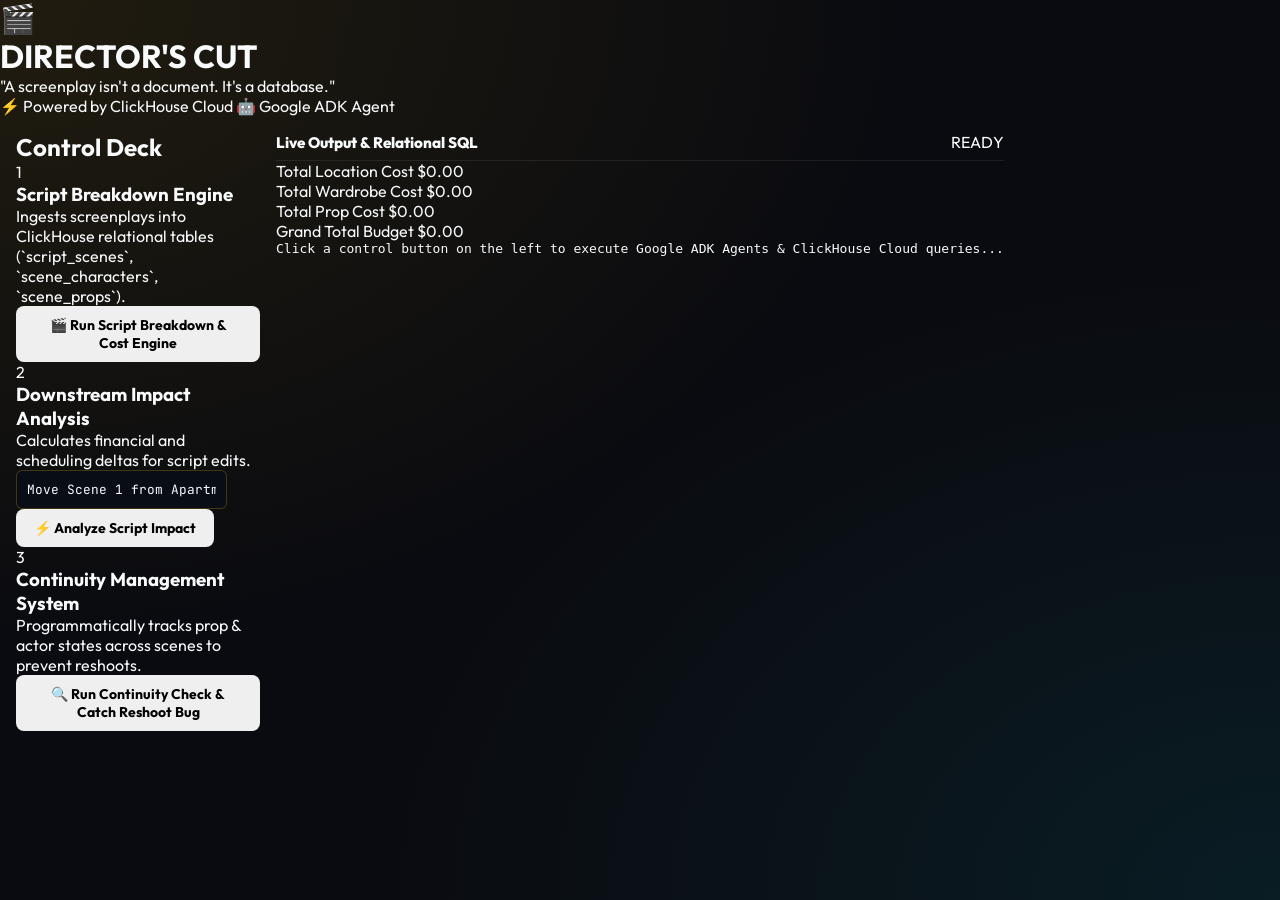
==== commit 094db960: "Added root index.html and configured live GitHub Pages web app hosting" ====
--- a/index.html
+++ b/index.html
@@ -1,105 +1,106 @@
 <!DOCTYPE html>
 <html lang="en">
 <head>
-  <meta charset="UTF-8">
-  <meta name="viewport" content="width=device-width, initial-scale=1.0">
-  <title>DIRECTOR'S CUT — Autonomous Hollywood Operations Agent</title>
-  <link rel="preconnect" href="https://fonts.googleapis.com">
-  <link rel="preconnect" href="https://fonts.gstatic.com" crossorigin>
-  <link href="https://fonts.googleapis.com/css2?family=Outfit:wght@300;400;600;700;900&family=JetBrains+Mono:wght@400;600;800&display=swap" rel="stylesheet">
-  <link rel="stylesheet" href="styles.css">
+    <meta charset="UTF-8">
+    <meta name="viewport" content="width=device-width, initial-scale=1.0">
+    <title>DIRECTOR'S CUT — A screenplay isn't a document. It's a database.</title>
+    <meta name="description" content="ClickHouse relational database engine + Google ADK Python orchestration for screenplays.">
+    <link rel="stylesheet" href="frontend/styles.css">
+    <link rel="preconnect" href="https://fonts.googleapis.com">
+    <link rel="preconnect" href="https://fonts.gstatic.com" crossorigin>
+    <link href="https://fonts.googleapis.com/css2?family=Outfit:wght@300;400;600;700;900&family=JetBrains+Mono:wght@400;600&display=swap" rel="stylesheet">
 </head>
 <body>
+    <div class="app-container">
+        <!-- Header Banner -->
+        <header class="hero-header">
+            <div class="logo-badge">
+                <span class="clapper-icon">🎬</span>
+                <h1>DIRECTOR'S CUT</h1>
+            </div>
+            <p class="tagline">"A screenplay isn't a document. It's a database."</p>
+            <div class="tech-pill-container">
+                <span class="tech-pill clickhouse-pill">⚡ Powered by ClickHouse Cloud</span>
+                <span class="tech-pill google-pill">🤖 Google ADK Agent</span>
+            </div>
+        </header>
 
-  <!-- TOP HEADER -->
-  <header class="app-header">
-    <div class="logo-group">
-      <div class="clapper-icon">🎬</div>
-      <div class="logo-text">
-        <span class="brand-title">DIRECTOR'S <span class="highlight">CUT</span></span>
-        <span class="brand-sub">Autonomous Hollywood Operations Agent (Google ADK & ClickHouse)</span>
-      </div>
+        <!-- Main Dashboard Grid -->
+        <main class="dashboard-grid">
+            <!-- Left Panel: Use Cases & Actions -->
+            <section class="control-panel glass-card">
+                <h2>Control Deck</h2>
+
+                <div class="usecase-card">
+                    <div class="usecase-header">
+                        <span class="usecase-num">1</span>
+                        <h3>Script Breakdown Engine</h3>
+                    </div>
+                    <p>Ingests screenplays into ClickHouse relational tables (`script_scenes`, `scene_characters`, `scene_props`).</p>
+                    <button id="btn-run-breakdown" class="btn primary-btn">
+                        <span>🎬 Run Script Breakdown & Cost Engine</span>
+                    </button>
+                </div>
+
+                <div class="usecase-card">
+                    <div class="usecase-header">
+                        <span class="usecase-num">2</span>
+                        <h3>Downstream Impact Analysis</h3>
+                    </div>
+                    <p>Calculates financial and scheduling deltas for script edits.</p>
+                    <div class="input-group">
+                        <input type="text" id="input-change-request" value="Move Scene 1 from Apartment to Industrial Warehouse Docks at Night." placeholder="Enter script edit...">
+                    </div>
+                    <button id="btn-analyze-impact" class="btn secondary-btn">
+                        <span>⚡ Analyze Script Impact</span>
+                    </button>
+                </div>
+
+                <div class="usecase-card">
+                    <div class="usecase-header">
+                        <span class="usecase-num">3</span>
+                        <h3>Continuity Management System</h3>
+                    </div>
+                    <p>Programmatically tracks prop & actor states across scenes to prevent reshoots.</p>
+                    <button id="btn-run-continuity" class="btn danger-btn">
+                        <span>🔍 Run Continuity Check & Catch Reshoot Bug</span>
+                    </button>
+                </div>
+            </section>
+
+            <!-- Right Panel: Output & Live Logs -->
+            <section class="output-panel glass-card">
+                <div class="panel-header">
+                    <h2>Live Output & Relational SQL</h2>
+                    <span id="status-indicator" class="status-badge ready">READY</span>
+                </div>
+
+                <div class="cost-hero-box hidden" id="cost-summary-box">
+                    <div class="cost-item">
+                        <span class="cost-label">Total Location Cost</span>
+                        <span class="cost-val" id="val-loc-cost">$0.00</span>
+                    </div>
+                    <div class="cost-item">
+                        <span class="cost-label">Total Wardrobe Cost</span>
+                        <span class="cost-val" id="val-wardrobe-cost">$0.00</span>
+                    </div>
+                    <div class="cost-item">
+                        <span class="cost-label">Total Prop Cost</span>
+                        <span class="cost-val" id="val-prop-cost">$0.00</span>
+                    </div>
+                    <div class="cost-item highlight">
+                        <span class="cost-label">Grand Total Budget</span>
+                        <span class="cost-val" id="val-grand-total">$0.00</span>
+                    </div>
+                </div>
+
+                <div class="json-viewer-container">
+                    <pre id="output-json">Click a control button on the left to execute Google ADK Agents & ClickHouse Cloud queries...</pre>
+                </div>
+            </section>
+        </main>
     </div>
 
-    <div class="header-badges">
-      <div class="badge adk-badge">
-        <span class="badge-dot"></span> Google ADK Engine
-      </div>
-      <div class="badge clickhouse-badge">
-        <span class="badge-dot"></span> ClickHouse Event DB
-      </div>
-    </div>
-  </header>
-
-  <!-- MAIN USE CASE PIPELINE GRID -->
-  <main class="dashboard-grid">
-
-    <!-- LEFT COLUMN: USE CASE 1 - SCRIPT BREAKDOWN -->
-    <section class="panel breakdown-panel">
-      <div class="panel-header">
-        <h2>🎬 Use Case 1: Script Breakdown (Foundation)</h2>
-        <span class="pill-tag">ClickHouse Event DB</span>
-      </div>
-      <p class="panel-tagline">"A screenplay isn't a document. It's a database."</p>
-
-      <div class="script-input-box">
-        <label for="script-text">Screenplay Text:</label>
-        <textarea id="script-text" rows="6" placeholder="Paste script or use sample screenplay...">SCENE 1 - INT. APARTMENT - DAY
-SARAH holds a metallic BRIEFCASE tight.
-JACK stands near the window.
-Sarah places the BRIEFCASE on the dining table.
-
-SCENE 2 - EXT. CITY STREET - NIGHT
-Sarah walks briskly under an umbrella past a BLACK SEDAN.
-
-SCENE 3 - INT. WAREHOUSE - NIGHT
-SARAH enters holding the metallic BRIEFCASE. MARCUS waits in shadows. Sarah sets BRIEFCASE on steel container.</textarea>
-        <button class="btn btn-primary" id="btn-run-breakdown">⚡ Ingest Breakdown to ClickHouse</button>
-      </div>
-
-      <div class="breakdown-output" id="breakdown-output">
-        <div class="placeholder-msg">Click <strong>Ingest Breakdown to ClickHouse</strong> to parse screenplay entities into ClickHouse tables.</div>
-      </div>
-    </section>
-
-    <!-- CENTER COLUMN: USE CASE 2 - DOWNSTREAM IMPACT ANALYSIS -->
-    <section class="panel impact-panel">
-      <div class="panel-header">
-        <h2>⚡ Use Case 2: Downstream Impact Analysis</h2>
-        <span class="pill-tag">Financial & Schedule Delta</span>
-      </div>
-      <p class="panel-tagline">Calculate ripple effects of creative script edits via ClickHouse SQL queries.</p>
-
-      <div class="impact-input-box">
-        <label for="input-script-change">Submitted Script Edit:</label>
-        <input type="text" id="input-script-change" value="Move Scene 1 from Apartment to Industrial Warehouse Docks at Night.">
-        <button class="btn btn-secondary" id="btn-analyze-impact">🔍 Run ClickHouse Impact Analysis</button>
-      </div>
-
-      <div class="impact-results" id="impact-results">
-        <div class="placeholder-msg">Click <strong>Run ClickHouse Impact Analysis</strong> to calculate budget and scheduling deltas.</div>
-      </div>
-    </section>
-
-    <!-- RIGHT COLUMN: USE CASE 3 - CONTINUITY MANAGEMENT -->
-    <section class="panel continuity-panel">
-      <div class="panel-header">
-        <h2>🔍 Use Case 3: Continuity Management</h2>
-        <span class="pill-tag">Temporal State Engine</span>
-      </div>
-      <p class="panel-tagline">Programmatically track actor & prop physical states across scenes to catch reshoot bugs.</p>
-
-      <div class="continuity-controls">
-        <button class="btn btn-warning" id="btn-run-continuity">🛡️ Run ClickHouse Continuity Check</button>
-      </div>
-
-      <div class="continuity-results" id="continuity-results">
-        <div class="placeholder-msg">Click <strong>Run ClickHouse Continuity Check</strong> to trace character prop states across scene timelines.</div>
-      </div>
-    </section>
-
-  </main>
-
-  <script src="app.js"></script>
+    <script src="frontend/app.js"></script>
 </body>
 </html>
--- a/frontend/styles.css
+++ b/frontend/styles.css
@@ -0,0 +1,227 @@
+:root {
+  --bg-dark: #0a0b10;
+  --panel-bg: rgba(18, 20, 29, 0.9);
+  --border-color: rgba(234, 179, 8, 0.25);
+  --text-main: #f8fafc;
+  --text-muted: #94a3b8;
+  
+  --gold-glow: #eab308;
+  --amber-glow: #f59e0b;
+  --emerald-glow: #10b981;
+  --cyan-glow: #06b6d4;
+  --rose-glow: #f43f5e;
+  
+  --font-main: 'Outfit', sans-serif;
+  --font-code: 'JetBrains Mono', monospace;
+}
+
+* {
+  box-sizing: border-box;
+  margin: 0;
+  padding: 0;
+}
+
+body {
+  background-color: var(--bg-dark);
+  background-image: 
+    radial-gradient(at 0% 0%, rgba(234, 179, 8, 0.1) 0px, transparent 50%),
+    radial-gradient(at 100% 100%, rgba(6, 182, 212, 0.1) 0px, transparent 50%);
+  color: var(--text-main);
+  font-family: var(--font-main);
+  min-height: 100vh;
+  display: flex;
+  flex-direction: column;
+}
+
+/* HEADER */
+.app-header {
+  height: 70px;
+  padding: 0 24px;
+  background: rgba(18, 20, 29, 0.95);
+  border-bottom: 1px solid var(--border-color);
+  display: flex;
+  align-items: center;
+  justify-content: space-between;
+  position: sticky;
+  top: 0;
+  z-index: 100;
+}
+
+.logo-group {
+  display: flex;
+  align-items: center;
+  gap: 12px;
+}
+
+.clapper-icon {
+  font-size: 1.8rem;
+}
+
+.brand-title {
+  font-size: 1.5rem;
+  font-weight: 900;
+  letter-spacing: 1px;
+}
+
+.brand-title .highlight {
+  color: var(--gold-glow);
+}
+
+.brand-sub {
+  display: block;
+  font-size: 0.75rem;
+  color: var(--text-muted);
+}
+
+.header-badges {
+  display: flex;
+  gap: 10px;
+}
+
+.badge {
+  display: flex;
+  align-items: center;
+  gap: 6px;
+  padding: 6px 12px;
+  border-radius: 20px;
+  font-size: 0.75rem;
+  font-weight: 700;
+  background: rgba(30, 41, 59, 0.8);
+  border: 1px solid var(--border-color);
+}
+
+.badge-dot {
+  width: 8px;
+  height: 8px;
+  border-radius: 50%;
+  background: var(--gold-glow);
+}
+
+/* BUTTONS */
+.btn {
+  padding: 10px 18px;
+  border-radius: 8px;
+  font-family: var(--font-main);
+  font-size: 0.875rem;
+  font-weight: 700;
+  cursor: pointer;
+  border: none;
+  transition: all 0.2s ease;
+}
+
+.btn-primary {
+  background: linear-gradient(135deg, #d97706, #ca8a04);
+  color: #fff;
+}
+
+.btn-secondary {
+  background: linear-gradient(135deg, #0284c7, #2563eb);
+  color: #fff;
+}
+
+.btn-warning {
+  background: linear-gradient(135deg, #059669, #10b981);
+  color: #fff;
+}
+
+.btn:hover {
+  transform: translateY(-2px);
+  filter: brightness(1.1);
+}
+
+/* MAIN GRID */
+.dashboard-grid {
+  display: grid;
+  grid-template-columns: repeat(3, 1fr);
+  gap: 16px;
+  padding: 16px;
+  flex: 1;
+}
+
+.panel {
+  background: var(--panel-bg);
+  border: 1px solid var(--border-color);
+  border-radius: 12px;
+  padding: 16px;
+  display: flex;
+  flex-direction: column;
+  gap: 14px;
+}
+
+.panel-header {
+  display: flex;
+  justify-content: space-between;
+  align-items: center;
+  border-bottom: 1px solid rgba(255, 255, 255, 0.08);
+  padding-bottom: 8px;
+}
+
+.panel-header h2 {
+  font-size: 0.95rem;
+  font-weight: 800;
+}
+
+.pill-tag {
+  font-size: 0.65rem;
+  font-weight: 700;
+  padding: 3px 8px;
+  border-radius: 12px;
+  background: rgba(234, 179, 8, 0.15);
+  color: var(--gold-glow);
+  border: 1px solid var(--gold-glow);
+}
+
+.panel-tagline {
+  font-size: 0.8rem;
+  color: var(--text-muted);
+  font-style: italic;
+}
+
+/* INPUT & OUTPUT BOXES */
+.script-input-box, .impact-input-box, .continuity-controls {
+  display: flex;
+  flex-direction: column;
+  gap: 8px;
+}
+
+textarea, input[type="text"] {
+  padding: 10px;
+  border-radius: 6px;
+  background: #090d16;
+  color: var(--text-main);
+  border: 1px solid var(--border-color);
+  font-family: var(--font-code);
+  font-size: 0.8rem;
+}
+
+.breakdown-output, .impact-results, .continuity-results {
+  background: #04060a;
+  border-radius: 8px;
+  padding: 12px;
+  flex: 1;
+  font-family: var(--font-code);
+  font-size: 0.8rem;
+  overflow-y: auto;
+  min-height: 220px;
+  border: 1px solid rgba(255, 255, 255, 0.05);
+}
+
+.placeholder-msg {
+  color: var(--text-muted);
+  text-align: center;
+  margin-top: 40px;
+}
+
+.result-card {
+  display: flex;
+  flex-direction: column;
+  gap: 8px;
+}
+
+.sql-badge {
+  background: rgba(6, 182, 212, 0.15);
+  color: var(--cyan-glow);
+  padding: 6px 10px;
+  border-radius: 4px;
+  font-size: 0.75rem;
+}
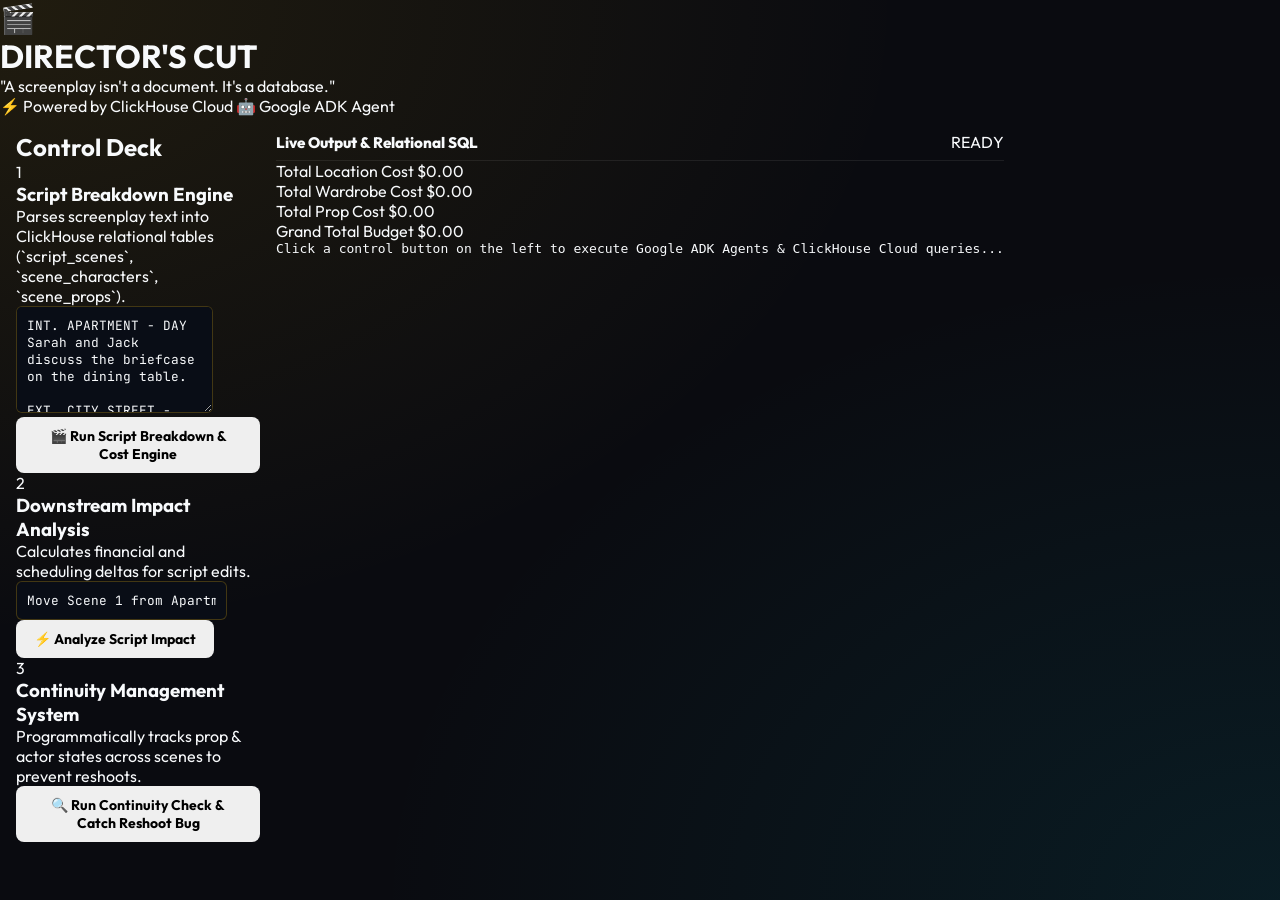
==== commit 77899552: "Integrated live dynamic screenplay parser for custom scene inputs" ====
--- a/index.html
+++ b/index.html
@@ -36,7 +36,17 @@
                         <span class="usecase-num">1</span>
                         <h3>Script Breakdown Engine</h3>
                     </div>
-                    <p>Ingests screenplays into ClickHouse relational tables (`script_scenes`, `scene_characters`, `scene_props`).</p>
+                    <p>Parses screenplay text into ClickHouse relational tables (`script_scenes`, `scene_characters`, `scene_props`).</p>
+                    <div class="input-group">
+                        <textarea id="input-screenplay-text" rows="5" placeholder="Paste custom screenplay text here... (e.g. SCENE 4: EXT. HELIPAD - NIGHT. Sarah grabs the briefcase...)">INT. APARTMENT - DAY
+Sarah and Jack discuss the briefcase on the dining table.
+
+EXT. CITY STREET - NIGHT
+Sarah walks in the rain past a black sedan.
+
+INT. WAREHOUSE - NIGHT
+Sarah meets Marcus in a cavernous warehouse and sets down the briefcase.</textarea>
+                    </div>
                     <button id="btn-run-breakdown" class="btn primary-btn">
                         <span>🎬 Run Script Breakdown & Cost Engine</span>
                     </button>
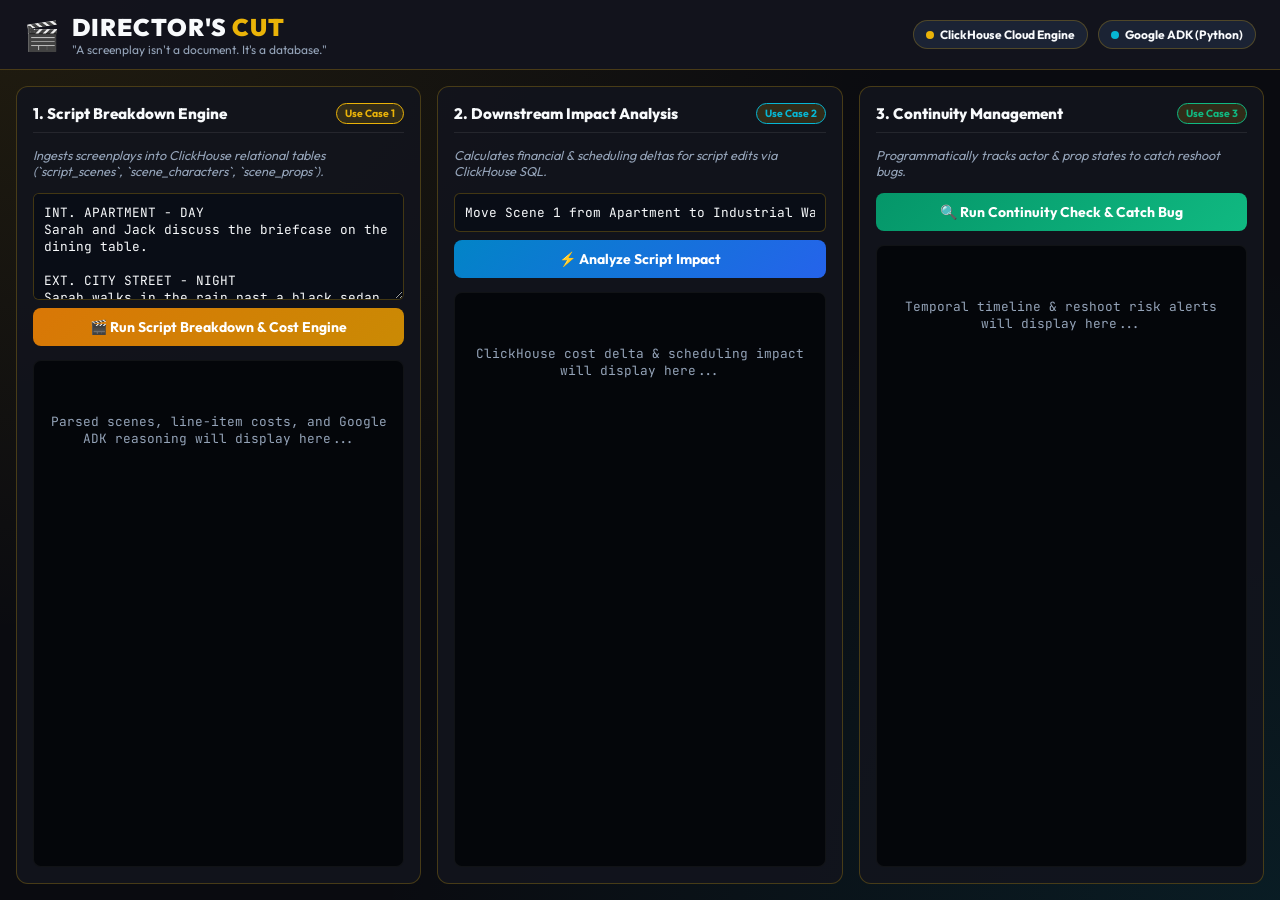
==== commit 81c515fc: "Fixed frontend UI layout styling and added rich rendering for all 3 panel outputs" ====
--- a/index.html
+++ b/index.html
@@ -5,40 +5,45 @@
     <meta name="viewport" content="width=device-width, initial-scale=1.0">
     <title>DIRECTOR'S CUT — A screenplay isn't a document. It's a database.</title>
     <meta name="description" content="ClickHouse relational database engine + Google ADK Python orchestration for screenplays.">
-    <link rel="stylesheet" href="frontend/styles.css">
+    <link rel="stylesheet" href="styles.css">
     <link rel="preconnect" href="https://fonts.googleapis.com">
     <link rel="preconnect" href="https://fonts.gstatic.com" crossorigin>
     <link href="https://fonts.googleapis.com/css2?family=Outfit:wght@300;400;600;700;900&family=JetBrains+Mono:wght@400;600&display=swap" rel="stylesheet">
 </head>
 <body>
-    <div class="app-container">
-        <!-- Header Banner -->
-        <header class="hero-header">
-            <div class="logo-badge">
-                <span class="clapper-icon">🎬</span>
-                <h1>DIRECTOR'S CUT</h1>
+    <!-- App Header -->
+    <header class="app-header">
+        <div class="logo-group">
+            <span class="clapper-icon">🎬</span>
+            <div>
+                <h1 class="brand-title">DIRECTOR'S <span class="highlight">CUT</span></h1>
+                <span class="brand-sub">"A screenplay isn't a document. It's a database."</span>
             </div>
-            <p class="tagline">"A screenplay isn't a document. It's a database."</p>
-            <div class="tech-pill-container">
-                <span class="tech-pill clickhouse-pill">⚡ Powered by ClickHouse Cloud</span>
-                <span class="tech-pill google-pill">🤖 Google ADK Agent</span>
+        </div>
+        <div class="header-badges">
+            <div class="badge">
+                <div class="badge-dot"></div>
+                <span>ClickHouse Cloud Engine</span>
             </div>
-        </header>
+            <div class="badge">
+                <div class="badge-dot" style="background: var(--cyan-glow);"></div>
+                <span>Google ADK (Python)</span>
+            </div>
+        </div>
+    </header>
 
-        <!-- Main Dashboard Grid -->
-        <main class="dashboard-grid">
-            <!-- Left Panel: Use Cases & Actions -->
-            <section class="control-panel glass-card">
-                <h2>Control Deck</h2>
-
-                <div class="usecase-card">
-                    <div class="usecase-header">
-                        <span class="usecase-num">1</span>
-                        <h3>Script Breakdown Engine</h3>
-                    </div>
-                    <p>Parses screenplay text into ClickHouse relational tables (`script_scenes`, `scene_characters`, `scene_props`).</p>
-                    <div class="input-group">
-                        <textarea id="input-screenplay-text" rows="5" placeholder="Paste custom screenplay text here... (e.g. SCENE 4: EXT. HELIPAD - NIGHT. Sarah grabs the briefcase...)">INT. APARTMENT - DAY
+    <!-- Main 3-Panel Dashboard Grid -->
+    <main class="dashboard-grid">
+        <!-- Panel 1: Use Case 1 - Script Breakdown -->
+        <section class="panel">
+            <div class="panel-header">
+                <h2>1. Script Breakdown Engine</h2>
+                <span class="pill-tag">Use Case 1</span>
+            </div>
+            <p class="panel-tagline">Ingests screenplays into ClickHouse relational tables (`script_scenes`, `scene_characters`, `scene_props`).</p>
+            
+            <div class="script-input-box">
+                <textarea id="input-screenplay-text" rows="5" placeholder="Paste custom screenplay text here...">INT. APARTMENT - DAY
 Sarah and Jack discuss the briefcase on the dining table.
 
 EXT. CITY STREET - NIGHT
@@ -46,71 +51,50 @@
 
 INT. WAREHOUSE - NIGHT
 Sarah meets Marcus in a cavernous warehouse and sets down the briefcase.</textarea>
-                    </div>
-                    <button id="btn-run-breakdown" class="btn primary-btn">
-                        <span>🎬 Run Script Breakdown & Cost Engine</span>
-                    </button>
-                </div>
+                <button id="btn-run-breakdown" class="btn btn-primary">🎬 Run Script Breakdown & Cost Engine</button>
+            </div>
 
-                <div class="usecase-card">
-                    <div class="usecase-header">
-                        <span class="usecase-num">2</span>
-                        <h3>Downstream Impact Analysis</h3>
-                    </div>
-                    <p>Calculates financial and scheduling deltas for script edits.</p>
-                    <div class="input-group">
-                        <input type="text" id="input-change-request" value="Move Scene 1 from Apartment to Industrial Warehouse Docks at Night." placeholder="Enter script edit...">
-                    </div>
-                    <button id="btn-analyze-impact" class="btn secondary-btn">
-                        <span>⚡ Analyze Script Impact</span>
-                    </button>
-                </div>
+            <div id="breakdown-output" class="breakdown-output">
+                <div class="placeholder-msg">Parsed scenes, line-item costs, and Google ADK reasoning will display here...</div>
+            </div>
+        </section>
 
-                <div class="usecase-card">
-                    <div class="usecase-header">
-                        <span class="usecase-num">3</span>
-                        <h3>Continuity Management System</h3>
-                    </div>
-                    <p>Programmatically tracks prop & actor states across scenes to prevent reshoots.</p>
-                    <button id="btn-run-continuity" class="btn danger-btn">
-                        <span>🔍 Run Continuity Check & Catch Reshoot Bug</span>
-                    </button>
-                </div>
-            </section>
+        <!-- Panel 2: Use Case 2 - Downstream Impact Analysis -->
+        <section class="panel">
+            <div class="panel-header">
+                <h2>2. Downstream Impact Analysis</h2>
+                <span class="pill-tag" style="color: var(--cyan-glow); border-color: var(--cyan-glow);">Use Case 2</span>
+            </div>
+            <p class="panel-tagline">Calculates financial & scheduling deltas for script edits via ClickHouse SQL.</p>
 
-            <!-- Right Panel: Output & Live Logs -->
-            <section class="output-panel glass-card">
-                <div class="panel-header">
-                    <h2>Live Output & Relational SQL</h2>
-                    <span id="status-indicator" class="status-badge ready">READY</span>
-                </div>
+            <div class="impact-input-box">
+                <input type="text" id="input-change-request" value="Move Scene 1 from Apartment to Industrial Warehouse Docks at Night.">
+                <button id="btn-analyze-impact" class="btn btn-secondary">⚡ Analyze Script Impact</button>
+            </div>
 
-                <div class="cost-hero-box hidden" id="cost-summary-box">
-                    <div class="cost-item">
-                        <span class="cost-label">Total Location Cost</span>
-                        <span class="cost-val" id="val-loc-cost">$0.00</span>
-                    </div>
-                    <div class="cost-item">
-                        <span class="cost-label">Total Wardrobe Cost</span>
-                        <span class="cost-val" id="val-wardrobe-cost">$0.00</span>
-                    </div>
-                    <div class="cost-item">
-                        <span class="cost-label">Total Prop Cost</span>
-                        <span class="cost-val" id="val-prop-cost">$0.00</span>
-                    </div>
-                    <div class="cost-item highlight">
-                        <span class="cost-label">Grand Total Budget</span>
-                        <span class="cost-val" id="val-grand-total">$0.00</span>
-                    </div>
-                </div>
+            <div id="impact-results" class="impact-results">
+                <div class="placeholder-msg">ClickHouse cost delta & scheduling impact will display here...</div>
+            </div>
+        </section>
 
-                <div class="json-viewer-container">
-                    <pre id="output-json">Click a control button on the left to execute Google ADK Agents & ClickHouse Cloud queries...</pre>
-                </div>
-            </section>
-        </main>
-    </div>
+        <!-- Panel 3: Use Case 3 - Continuity Management -->
+        <section class="panel">
+            <div class="panel-header">
+                <h2>3. Continuity Management</h2>
+                <span class="pill-tag" style="color: var(--emerald-glow); border-color: var(--emerald-glow);">Use Case 3</span>
+            </div>
+            <p class="panel-tagline">Programmatically tracks actor & prop states to catch reshoot bugs.</p>
 
-    <script src="frontend/app.js"></script>
+            <div class="continuity-controls">
+                <button id="btn-run-continuity" class="btn btn-warning">🔍 Run Continuity Check & Catch Bug</button>
+            </div>
+
+            <div id="continuity-results" class="continuity-results">
+                <div class="placeholder-msg">Temporal timeline & reshoot risk alerts will display here...</div>
+            </div>
+        </section>
+    </main>
+
+    <script src="app.js"></script>
 </body>
 </html>
--- a/styles.css
+++ b/styles.css
@@ -0,0 +1,227 @@
+:root {
+  --bg-dark: #0a0b10;
+  --panel-bg: rgba(18, 20, 29, 0.9);
+  --border-color: rgba(234, 179, 8, 0.25);
+  --text-main: #f8fafc;
+  --text-muted: #94a3b8;
+  
+  --gold-glow: #eab308;
+  --amber-glow: #f59e0b;
+  --emerald-glow: #10b981;
+  --cyan-glow: #06b6d4;
+  --rose-glow: #f43f5e;
+  
+  --font-main: 'Outfit', sans-serif;
+  --font-code: 'JetBrains Mono', monospace;
+}
+
+* {
+  box-sizing: border-box;
+  margin: 0;
+  padding: 0;
+}
+
+body {
+  background-color: var(--bg-dark);
+  background-image: 
+    radial-gradient(at 0% 0%, rgba(234, 179, 8, 0.1) 0px, transparent 50%),
+    radial-gradient(at 100% 100%, rgba(6, 182, 212, 0.1) 0px, transparent 50%);
+  color: var(--text-main);
+  font-family: var(--font-main);
+  min-height: 100vh;
+  display: flex;
+  flex-direction: column;
+}
+
+/* HEADER */
+.app-header {
+  height: 70px;
+  padding: 0 24px;
+  background: rgba(18, 20, 29, 0.95);
+  border-bottom: 1px solid var(--border-color);
+  display: flex;
+  align-items: center;
+  justify-content: space-between;
+  position: sticky;
+  top: 0;
+  z-index: 100;
+}
+
+.logo-group {
+  display: flex;
+  align-items: center;
+  gap: 12px;
+}
+
+.clapper-icon {
+  font-size: 1.8rem;
+}
+
+.brand-title {
+  font-size: 1.5rem;
+  font-weight: 900;
+  letter-spacing: 1px;
+}
+
+.brand-title .highlight {
+  color: var(--gold-glow);
+}
+
+.brand-sub {
+  display: block;
+  font-size: 0.75rem;
+  color: var(--text-muted);
+}
+
+.header-badges {
+  display: flex;
+  gap: 10px;
+}
+
+.badge {
+  display: flex;
+  align-items: center;
+  gap: 6px;
+  padding: 6px 12px;
+  border-radius: 20px;
+  font-size: 0.75rem;
+  font-weight: 700;
+  background: rgba(30, 41, 59, 0.8);
+  border: 1px solid var(--border-color);
+}
+
+.badge-dot {
+  width: 8px;
+  height: 8px;
+  border-radius: 50%;
+  background: var(--gold-glow);
+}
+
+/* BUTTONS */
+.btn {
+  padding: 10px 18px;
+  border-radius: 8px;
+  font-family: var(--font-main);
+  font-size: 0.875rem;
+  font-weight: 700;
+  cursor: pointer;
+  border: none;
+  transition: all 0.2s ease;
+}
+
+.btn-primary {
+  background: linear-gradient(135deg, #d97706, #ca8a04);
+  color: #fff;
+}
+
+.btn-secondary {
+  background: linear-gradient(135deg, #0284c7, #2563eb);
+  color: #fff;
+}
+
+.btn-warning {
+  background: linear-gradient(135deg, #059669, #10b981);
+  color: #fff;
+}
+
+.btn:hover {
+  transform: translateY(-2px);
+  filter: brightness(1.1);
+}
+
+/* MAIN GRID */
+.dashboard-grid {
+  display: grid;
+  grid-template-columns: repeat(3, 1fr);
+  gap: 16px;
+  padding: 16px;
+  flex: 1;
+}
+
+.panel {
+  background: var(--panel-bg);
+  border: 1px solid var(--border-color);
+  border-radius: 12px;
+  padding: 16px;
+  display: flex;
+  flex-direction: column;
+  gap: 14px;
+}
+
+.panel-header {
+  display: flex;
+  justify-content: space-between;
+  align-items: center;
+  border-bottom: 1px solid rgba(255, 255, 255, 0.08);
+  padding-bottom: 8px;
+}
+
+.panel-header h2 {
+  font-size: 0.95rem;
+  font-weight: 800;
+}
+
+.pill-tag {
+  font-size: 0.65rem;
+  font-weight: 700;
+  padding: 3px 8px;
+  border-radius: 12px;
+  background: rgba(234, 179, 8, 0.15);
+  color: var(--gold-glow);
+  border: 1px solid var(--gold-glow);
+}
+
+.panel-tagline {
+  font-size: 0.8rem;
+  color: var(--text-muted);
+  font-style: italic;
+}
+
+/* INPUT & OUTPUT BOXES */
+.script-input-box, .impact-input-box, .continuity-controls {
+  display: flex;
+  flex-direction: column;
+  gap: 8px;
+}
+
+textarea, input[type="text"] {
+  padding: 10px;
+  border-radius: 6px;
+  background: #090d16;
+  color: var(--text-main);
+  border: 1px solid var(--border-color);
+  font-family: var(--font-code);
+  font-size: 0.8rem;
+}
+
+.breakdown-output, .impact-results, .continuity-results {
+  background: #04060a;
+  border-radius: 8px;
+  padding: 12px;
+  flex: 1;
+  font-family: var(--font-code);
+  font-size: 0.8rem;
+  overflow-y: auto;
+  min-height: 220px;
+  border: 1px solid rgba(255, 255, 255, 0.05);
+}
+
+.placeholder-msg {
+  color: var(--text-muted);
+  text-align: center;
+  margin-top: 40px;
+}
+
+.result-card {
+  display: flex;
+  flex-direction: column;
+  gap: 8px;
+}
+
+.sql-badge {
+  background: rgba(6, 182, 212, 0.15);
+  color: var(--cyan-glow);
+  padding: 6px 10px;
+  border-radius: 4px;
+  font-size: 0.75rem;
+}
